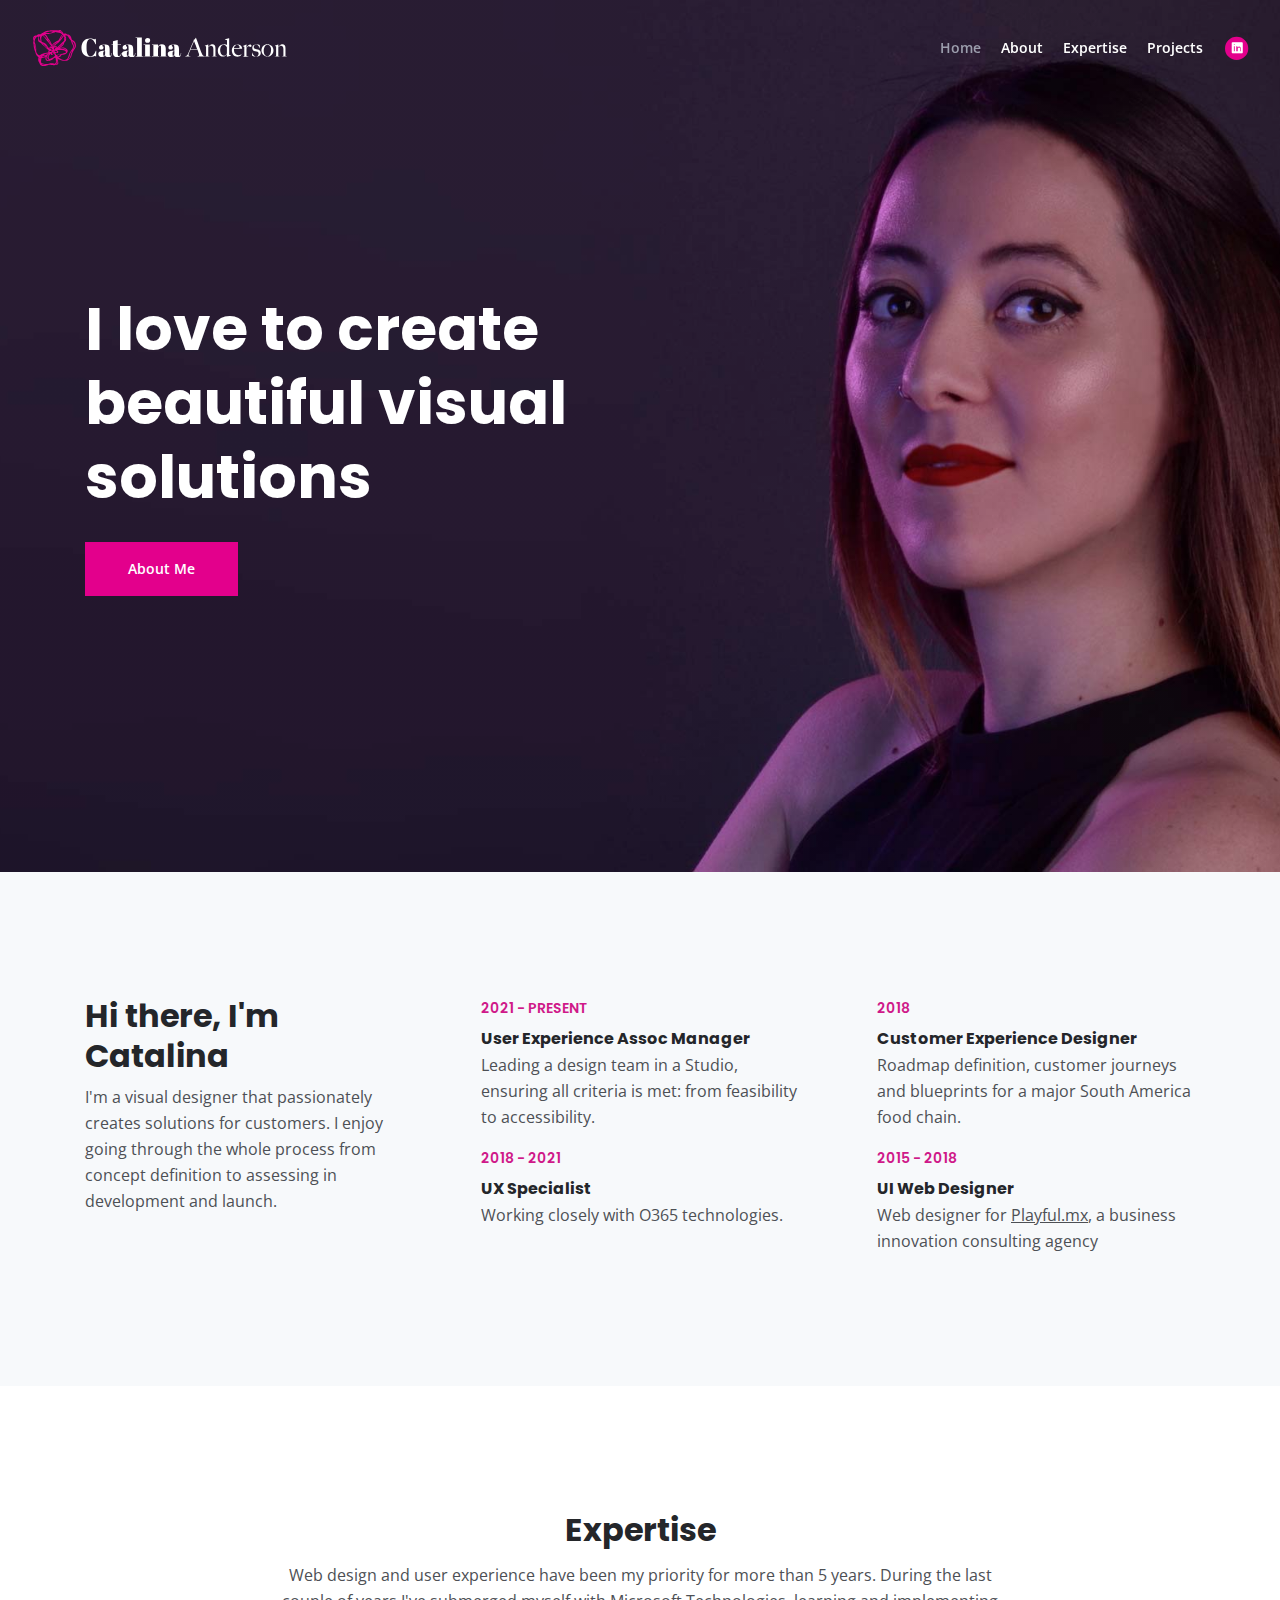
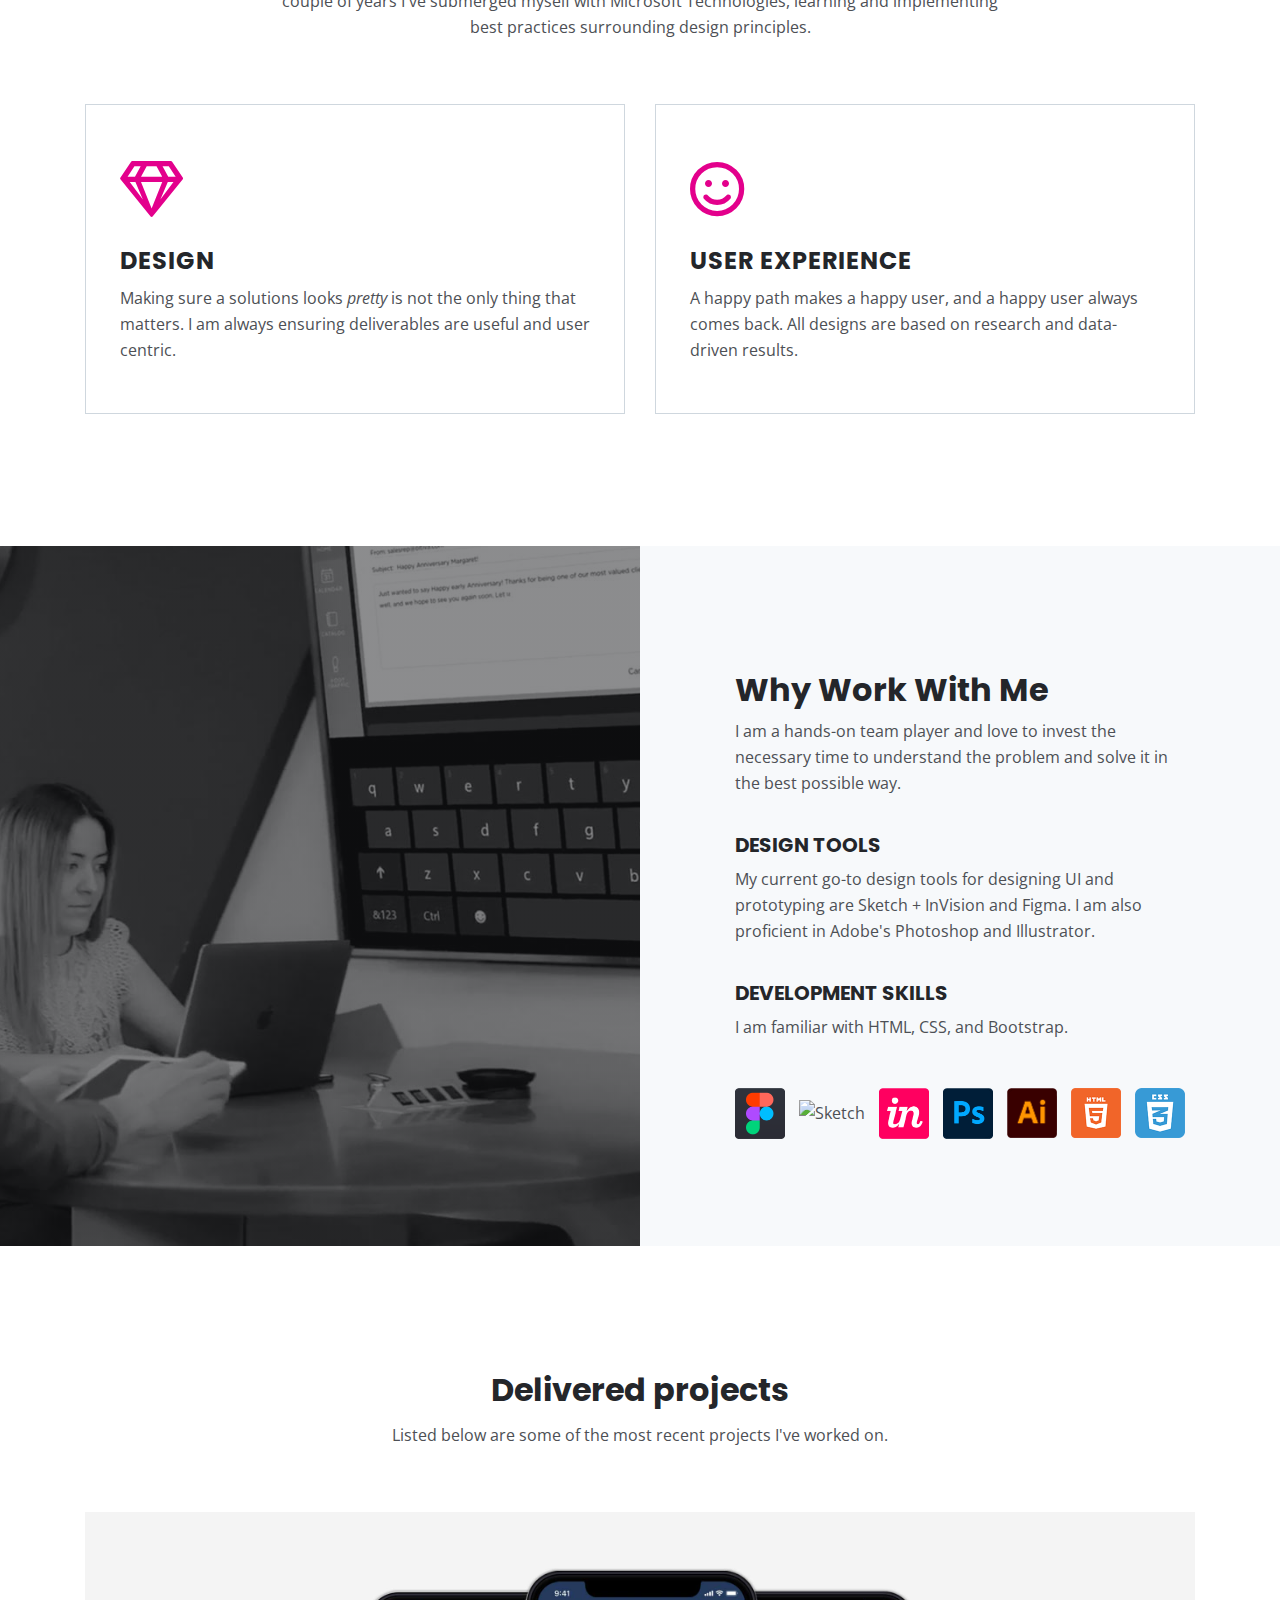
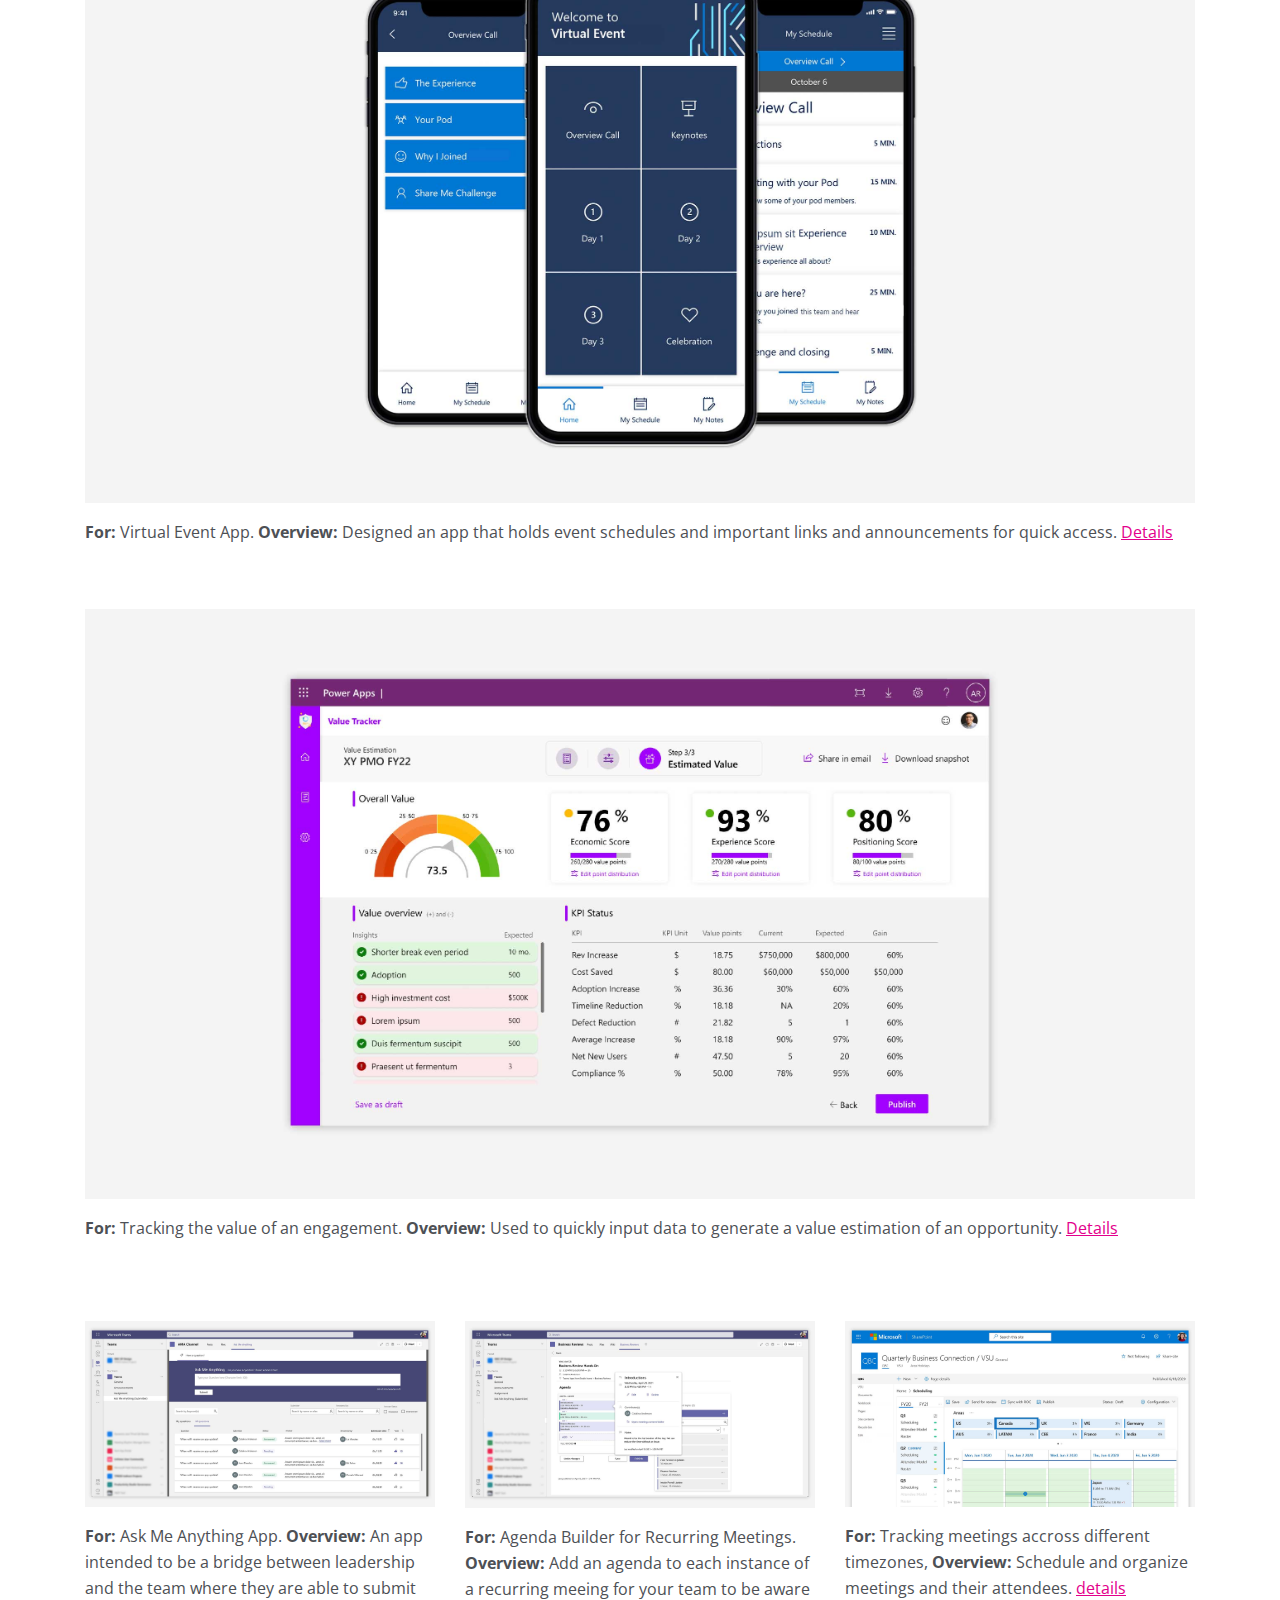
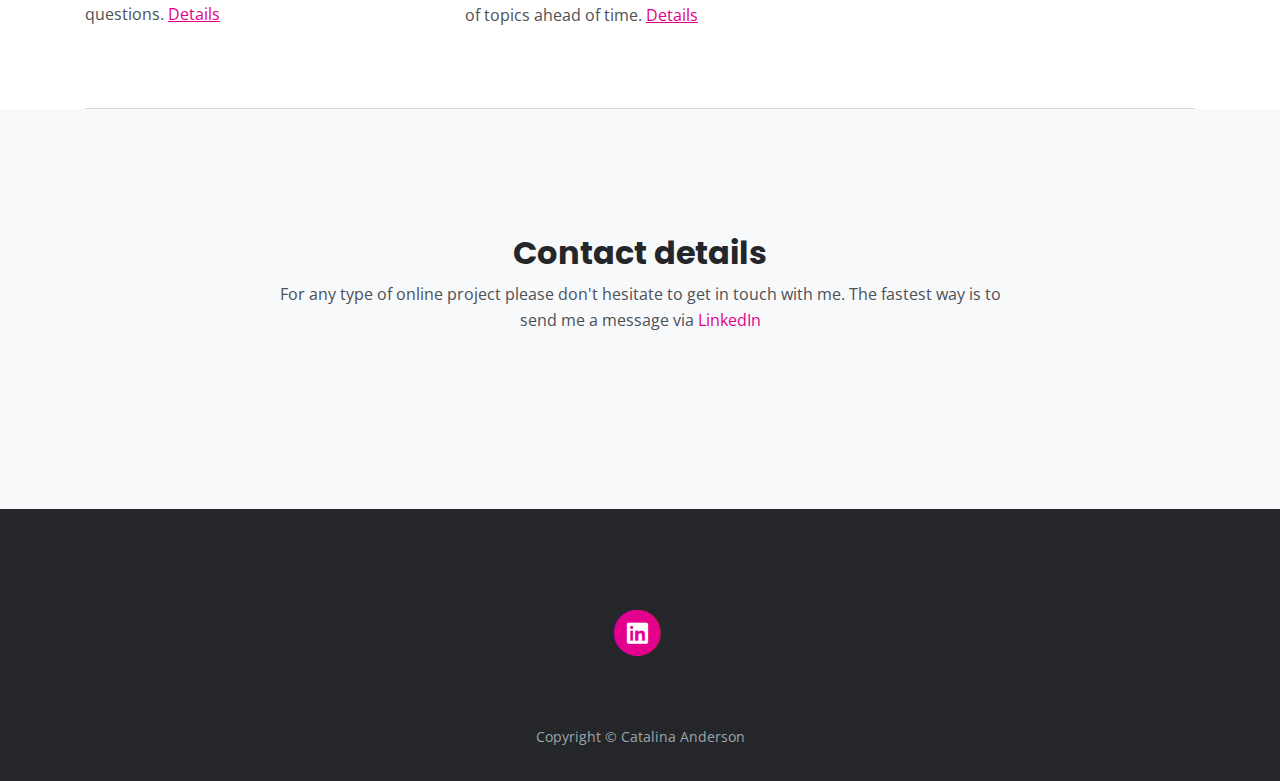
==== index.html @ 5a3d1faf "initial commit" ====
<!DOCTYPE html>
<html lang="en">
<head>
    <meta charset="utf-8">
    <meta name="viewport" content="width=device-width, initial-scale=1, shrink-to-fit=no">

    <!-- SEO Meta Tags -->
    <meta name="description" content="Catalina Anderson, User Interface Visual Designer">
    <meta name="author" content="Catalina Anderson">

    <!-- OG Meta Tags to improve the way the post looks when you share the page on Facebook, Twitter, LinkedIn -->
	<meta property="og:site_name" content="Catalina Anderson" /> <!-- website name -->
	<meta property="og:site" content="catalinaanderson.com" /> <!-- website link -->
	<meta property="og:title" content=""/> <!-- title shown in the actual shared post -->
	<meta property="og:description" content="" /> <!-- description shown in the actual shared post -->
	<meta property="og:image" content="" /> <!-- image link, make sure it's jpg -->
	<meta property="og:url" content="" /> <!-- where do you want your post to link to -->
	<meta name="twitter:card" content="summary_large_image"> <!-- to have large image post format in Twitter -->

    <!-- Webpage Title -->
    <title>Catalina Anderson: Designer</title>

    <!-- Styles -->
    <link rel="preconnect" href="https://fonts.gstatic.com">
    <link href="https://fonts.googleapis.com/css2?family=Open+Sans:ital,wght@0,400;0,600;0,700;1,400&family=Poppins:wght@600&display=swap" rel="stylesheet">
    <link href="css/bootstrap.css" rel="stylesheet">
    <link href="css/fontawesome-all.css" rel="stylesheet">
	<link href="css/styles.css" rel="stylesheet">

	<!-- Favicon  -->
    <link rel="icon" href="images/favicon.png">
</head>
<body data-spy="scroll" data-target=".fixed-top">

    <!-- Navigation -->
    <nav class="navbar navbar-expand-lg fixed-top navbar-dark">
        <div class="container">

            <!-- Image Logo -->
            <a class="navbar-brand logo-image" href="index.html"><img src="images/logo.svg" alt="Catalina Anderson Logo"></a>

            <!-- Text Logo - Use this if you don't have a graphic logo -->
            <!-- <a class="navbar-brand logo-text page-scroll" href="index.html">Mark</a> -->

            <button class="navbar-toggler p-0 border-0" type="button" data-toggle="offcanvas">
                <span class="navbar-toggler-icon"></span>
            </button>

            <div class="navbar-collapse offcanvas-collapse" id="navbarsExampleDefault">
                <ul class="navbar-nav ml-auto">
                    <li class="nav-item">
                        <a class="nav-link page-scroll" href="#header">Home <span class="sr-only">(current)</span></a>
                    </li>
                    <li class="nav-item">
                        <a class="nav-link page-scroll" href="#about">About</a>
                    </li>
                    <li class="nav-item">
                        <a class="nav-link page-scroll" href="#services">Expertise</a>
                    </li>
                    <li class="nav-item">
                        <a class="nav-link page-scroll" href="#projects">Projects</a>
                    </li>

                </ul>
                <span class="nav-item social-icons">
                    <span class="fa-stack">
                        <a href="https://www.linkedin.com/in/catalina-anderson">
                            <i class="fas fa-circle fa-stack-2x"></i>
                            <i class="fab fa-linkedin fa-stack-1x"></i>
                        </a>
                    </span>

                </span>
            </div> <!-- end of navbar-collapse -->
        </div> <!-- end of container -->
    </nav> <!-- end of navbar -->
    <!-- end of navigation -->


    <!-- Header -->
    <header id="header" class="header">
        <div class="container">
            <div class="row">
                <div class="col-lg-6">
                    <div class="text-container">
                        <h1 class="h1-large">I love to create beautiful visual solutions</h1>
                        <a class="btn-solid-lg page-scroll" href="#about">About Me</a>
                        <a style="display: none;" class="btn-outline-lg page-scroll" href="#contact"><i class="fas fa-user"></i>Contact Me</a>
                    </div> <!-- end of text-container -->
                </div> <!-- end of col -->
            </div> <!-- end of row -->
        </div> <!-- end of container -->
    </header> <!-- end of header -->
    <!-- end of header -->


    <!-- About-->
    <div id="about" class="basic-1 bg-gray">
        <div class="container">
            <div class="row">
                <div class="col-lg-4">
                    <div class="text-container first">
                        <h2>Hi there, I'm Catalina</h2>
                        <p>I'm a visual designer that passionately creates solutions for customers. I enjoy going through the whole process from concept definition to assessing in development and launch.</p>
                    </div> <!-- end of text-container -->
                </div> <!-- end of col -->
                <div class="col-lg-4">
                    <div class="text-container second">
                        <div class="time">2021 - PRESENT</div>
                        <h6>User Experience Assoc Manager</h6>
                        <p>Leading a design team in a Studio, ensuring all criteria is met: from feasibility to accessibility.</p>
                        <div class="time">2018 - 2021</div>
                        <h6>UX Specialist</h6>
                        <p>Working closely with O365 technologies.</p>
                    </div> <!-- end of text-container -->
                </div> <!-- end of col -->
                <div class="col-lg-4">
                    <div class="text-container third">
                        <div class="time">2018</div>
                        <h6>Customer Experience Designer</h6>
                        <p>Roadmap definition, customer journeys and blueprints for a major South America food chain.</p>
                        <div class="time">2015 - 2018</div>
                        <h6>UI Web Designer</h6>
                        <p>Web designer for <a target="_blank" href="http://playful.mx/home">Playful.mx</a>, a business innovation consulting agency</p>
                    </div> <!-- end of text-container -->
                </div> <!-- end of col -->
            </div> <!-- end of row -->
        </div> <!-- end of container -->
    </div> <!-- end of basic-1 -->
    <!-- end of about -->


    <!-- Services -->
    <div id="services" class="basic-2">
        <div class="container">
            <div class="row">
                <div class="col-lg-12">
                    <h2 class="h2-heading">Expertise</h2>
                    <p class="p-heading">Web design and user experience have been my priority for more than 5 years. During the last couple of years I've submerged myself with Microsoft Technologies, learning and implementing best practices surrounding design principles.</p>
                </div> <!-- end of col -->
            </div> <!-- end of row -->
            <div class="row">
                <div class="col-lg-6">
                    <div class="text-box">
                        <i class="far fa-gem"></i>
                        <h4>DESIGN</h4>
                        <p>Making sure a solutions looks <i>pretty</i> is not the only thing that matters. I am always ensuring deliverables are useful and user centric.</p>
                    </div> <!-- end of text-box -->
                </div> <!-- end of col -->
                <div class="col-lg-6">
                    <div class="text-box">
                        <i class="far fa-smile"></i>
                        <h4>USER EXPERIENCE</h4>
                        <p>A happy path makes a happy user, and a happy user always comes back. All designs are based on research and data-driven results.</p>
                    </div> <!-- end of text-box -->
                </div> <!-- end of col -->

            </div> <!-- end of row -->
        </div> <!-- end of container -->
    </div> <!-- end of basic-2 -->
    <!-- end of services -->


    <!-- Details -->
	<div class="split">
		<div class="area-1">
		</div><!-- end of area-1 on same line and no space between comments to eliminate margin white space --><div class="area-2 bg-gray">
            <div class="container">
                <div class="row">
                    <div class="col-lg-12">

                        <!-- Text Container -->
                        <div class="text-container">
                            <h2>Why Work With Me</h2>
                            <p>I am a hands-on team player and love to invest the necessary time to understand the problem and solve it in the best possible way.</p>
                            <h5>DESIGN TOOLS</h5>
                            <p>My current go-to design tools for designing UI and prototyping are Sketch + InVision and Figma. I am also proficient in Adobe's Photoshop and Illustrator. </p>
                            <h5>DEVELOPMENT SKILLS</h5>
                            <p>I am familiar with HTML, CSS, and Bootstrap.</p>

                            <div class="icons-container">
                                <img src="images/details-icon-figma.png" alt="Figma">
                                <img src="images/details-icon-Sketch.png" alt="Sketch">
                                <img src="images/details-icon-invision.png" alt="InVision">
                                <img src="images/details-icon-photoshop.png" alt="Photoshop">
                                <img src="images/details-icon-illustrator.png" alt="Illustrator">
                                <img src="images/details-icon-html.png" alt="html logo">
                                <img src="images/details-icon-css.png" alt="css logo">


                            </div> <!-- end of icons-container -->
                        </div> <!-- end of text-container -->
                        <!-- end of text container -->

                    </div> <!-- end of col -->
                </div> <!-- end of row -->
            </div> <!-- end of container -->
		</div> <!-- end of area-2 -->
    </div> <!-- end of split -->
    <!-- end of details -->


    <!-- Projects -->
    <div id="projects" class="basic-3">
        <div class="container">
            <div class="row">
                <div class="col-lg-12">
                    <h2 class="h2-heading">Delivered projects</h2>
                    <p class="p-heading">Listed below are some of the most recent projects I've worked on. </p>
                </div> <!-- end of col -->
            </div> <!-- end of row -->
            <div class="row">
                <div class="col-lg-12">
                    <div class="text-container">
                        <div class="image-container">
                            <a href="project1.html">
                                <img class="img-fluid" src="images/project-1.jpg" alt="alternative">
                            </a>
                        </div> <!-- end of image-container -->
                        <p><strong>For:</strong> Virtual Event App. <strong>Overview:</strong> Designed an app that holds event schedules and important links and announcements for quick access. <a class="blue" href="project1.html">Details</a></p>
                    </div> <!-- end of text-container -->
                    <div class="text-container">
                        <div class="image-container">
                            <a href="project2.html">
                                <img class="img-fluid" src="images/project-2.jpg" alt="alternative">
                            </a>
                        </div> <!-- end of image-container -->
                        <p><strong>For:</strong> Tracking the value of an engagement. <strong>Overview:</strong> Used to quickly input data to generate a value estimation of an opportunity. <a class="blue" href="project2.html">Details</a></p>
                    </div> <!-- end of text-container -->


                </div> <!-- end of col -->
            </div> <!-- end of row -->
        </div> <!-- end of container -->
    </div> <!-- end of basic-3 -->
    <!-- end of projects -->


    <!-- Works -->
    <div class="basic-4">
        <div class="container">
            <div class="row">
                <div class="col-lg-4">
                    <div class="text-container">
                        <div class="image-container">
                            <a href="project3.html">
                                <img class="img-fluid" src="images/work-1.jpg" alt="alternative">
                            </a>
                        </div> <!-- end of image-container -->
                        <p><strong>For:</strong> Ask Me Anything App. <strong>Overview:</strong> An app intended to be a bridge between leadership and the team where they are able to submit questions. <a class="blue" href="project3.html">Details</a></p>
                    </div> <!-- end of text-container -->

                </div> <!-- end of col -->


                <div class="col-lg-4">
                    <div class="text-container">
                        <div class="image-container">
                            <a href="project4.html">
                                <img class="img-fluid" src="images/work-2.jpg" alt="alternative">
                            </a>
                        </div> <!-- end of image-container -->
                        <p><strong>For:</strong> Agenda Builder for Recurring Meetings. <strong>Overview:</strong> Add an agenda to each instance of a recurring meeing for your team to be aware of topics ahead of time. <a class="blue" href="project4.html">Details</a></p>
                    </div> <!-- end of text-container -->
                </div> <!-- end of col -->
                <div class="col-lg-4">
                    <div class="text-container">
                        <div class="image-container">
                            <a href="project5.html">
                                <img class="img-fluid" src="images/work-3.jpg" alt="Interface for Tracking meetings">
                            </a>
                        </div> <!-- end of image-container -->
                        <p><strong>For:</strong> Tracking meetings accross different timezones, <strong>Overview:</strong> Schedule and organize meetings and their attendees. <a class="blue" href="project5.html">details</a></p>
                    </div> <!-- end of text-container -->
                </div> <!-- end of col -->
            </div> <!-- end of row -->

        </div> <!-- end of container -->
    </div> <!-- end of basic-4 -->
    <!-- end of works -->


    <!-- Testimonials -->
    <div style="display:none;" class="cards-1">
        <div class="container">
            <div class="row">
                <div class="col-lg-12">
                    <h2 class="h2-heading">A few words from people that chose to work with me</h2>
                </div> <!-- end of col -->
            </div> <!-- end of row -->
            <div class="row">
                <div class="col-lg-12">

                    <!-- Card -->
                    <div class="card">
                        <div class="card-body">
                            <p class="testimonial-text">“Mark is a skilled developer which will do everything possible to deliver the project on time and I really appreciate that”</p>
                            <div class="details">
                                <img src="images/testimonial-1.jpg" alt="alternative">
                                <div class="text">
                                    <div class="testimonial-author">Samantha Bloom</div>
                                    <div class="occupation">Team Leader - Syncnow</div>
                                </div> <!-- end of text -->
                            </div> <!-- end of testimonial-details -->
                        </div>
                    </div>
                    <!-- end of card -->

                    <!-- Card -->
                    <div class="card">
                        <div class="card-body">
                            <p class="testimonial-text">“Loved to work with Mark he's such an awesome developer with great attention to details. He also has a great eye for design”</p>
                            <div class="details">
                                <img src="images/testimonial-2.jpg" alt="alternative">
                                <div class="text">
                                    <div class="testimonial-author">John Rowling</div>
                                    <div class="occupation">Marketing Manager - Nexlite</div>
                                </div> <!-- end of text -->
                            </div> <!-- end of testimonial-details -->
                        </div>
                    </div>
                    <!-- end of card -->

                    <!-- Card -->
                    <div class="card">
                        <div class="card-body">
                            <p class="testimonial-text">“So glad we started working with Mark. We've used many times his design and development skills for our inhouse online projects”</p>
                            <div class="details">
                                <img src="images/testimonial-3.jpg" alt="alternative">
                                <div class="text">
                                    <div class="testimonial-author">Lana Smith</div>
                                    <div class="occupation">General Manager - Shifter</div>
                                </div> <!-- end of text -->
                            </div> <!-- end of testimonial-details -->
                        </div>
                    </div>
                    <!-- end of card -->

                </div> <!-- end of col -->
            </div> <!-- end of row -->
        </div> <!-- end of container -->
    </div> <!-- end of cards-1 -->
    <!-- end of testimonials -->


    <!-- Section Divider -->
    <div class="container">
        <div class="row">
            <div class="col-lg-12">
                <hr class="section-divider">
            </div> <!-- end of col -->
        </div> <!-- end of row -->
    </div> <!-- end of container -->
    <!-- end of section divider -->


    <!-- Questions -->
    <div style="display:none;" class="accordion-1">
        <div class="container">
            <div class="row">
                <div class="col-lg-12">
                    <h2 class="h2-heading">Frequent questions</h2>
                </div> <!-- end of col -->
            </div> <!-- end of row -->
            <div class="row">
                <div class="col-lg-12">

                    <div class="accordion" id="accordionExample">
                        <div class="card">
                            <div class="card-header" id="headingOne">
                                <button class="btn btn-link btn-block text-left" type="button" data-toggle="collapse" data-target="#collapseOne" aria-expanded="true" aria-controls="collapseOne">
                                    How can I contact you and quickly get a quote for my online project?
                                </button>
                            </div>
                            <div id="collapseOne" class="collapse show" aria-labelledby="headingOne" data-parent="#accordionExample">
                                <div class="card-body">
                                    The best way to reach me is through the contact form of by messaging me on my social media accounts. For a fast quote make sure your provide many project details
                                </div>
                            </div>
                        </div>
                        <div class="card">
                            <div class="card-header" id="headingTwo">
                                <button class="btn btn-link btn-block text-left collapsed" type="button" data-toggle="collapse" data-target="#collapseTwo" aria-expanded="false" aria-controls="collapseTwo">
                                    Do you create designs from the ground up or you are using themes?
                                </button>
                            </div>
                            <div id="collapseTwo" class="collapse" aria-labelledby="headingTwo" data-parent="#accordionExample">
                                <div class="card-body">
                                    The best way to reach me is through the contact form of by messaging me on my social media accounts. For a fast quote make sure your provide many project details
                                </div>
                            </div>
                        </div>
                        <div class="card">
                            <div class="card-header" id="headingThree">
                                <button class="btn btn-link btn-block text-left collapsed" type="button" data-toggle="collapse" data-target="#collapseThree" aria-expanded="false" aria-controls="collapseThree">
                                    Will I receive any included maintenance or warranty after project delivery?
                                </button>
                            </div>
                            <div id="collapseThree" class="collapse" aria-labelledby="headingThree" data-parent="#accordionExample">
                                <div class="card-body">
                                    The best way to reach me is through the contact form of by messaging me on my social media accounts. For a fast quote make sure your provide many project details
                                </div>
                            </div>
                        </div>
                        <div class="card">
                            <div class="card-header" id="headingFour">
                                <button class="btn btn-link btn-block text-left collapsed" type="button" data-toggle="collapse" data-target="#collapseFour" aria-expanded="false" aria-controls="collapseFour">
                                    If something goes wrong with the project can I have my money back?
                                </button>
                            </div>
                            <div id="collapseFour" class="collapse" aria-labelledby="headingFour" data-parent="#accordionExample">
                                <div class="card-body">
                                    The best way to reach me is through the contact form of by messaging me on my social media accounts. For a fast quote make sure your provide many project details
                                </div>
                            </div>
                        </div>
                        <div class="card">
                            <div class="card-header" id="headingFive">
                                <button class="btn btn-link btn-block text-left collapsed" type="button" data-toggle="collapse" data-target="#collapseFive" aria-expanded="false" aria-controls="collapseFive">
                                    What's your preferred method of payment and do you need an advance?
                                </button>
                            </div>
                            <div id="collapseFive" class="collapse" aria-labelledby="headingFive" data-parent="#accordionExample">
                                <div class="card-body">
                                    The best way to reach me is through the contact form of by messaging me on my social media accounts. For a fast quote make sure your provide many project details
                                </div>
                            </div>
                        </div>
                    </div> <!-- end of accordion -->

                </div> <!-- end of col -->
            </div> <!-- end of row -->
        </div> <!-- end of container -->
    </div> <!-- end of accordion-1 -->
    <!-- end of questions -->


    <!-- Contact -->
    <div id="contact" class="form-1 bg-gray">
        <div class="container">
            <div class="row">
                <div class="col-lg-12">
                    <h2>Contact details</h2>
                    <p class="p-heading">For any type of online project please don't hesitate to get in touch with me. The fastest way is to send me a message via <a class="blue no-line" href="https://www.linkedin.com/in/catalina-anderson">LinkedIn</a></p>
                </div> <!-- end of col -->
            </div> <!-- end of row -->
            <div class="row">
                <div class="col-lg-12">

                    <!-- Contact Form -->
                    <form style="display:none;" id="contactForm">
                        <div class="form-group">
                            <input type="text" class="form-control-input" id="cname" required>
                            <label class="label-control" for="cname">Name</label>
                        </div>
                        <div class="form-group">
                            <input type="email" class="form-control-input" id="cemail" required>
                            <label class="label-control" for="cemail">Email</label>
                        </div>
                        <div class="form-group">
                            <textarea class="form-control-textarea" id="cmessage" required></textarea>
                            <label class="label-control" for="cmessage">Project details</label>
                        </div>
                        <div class="form-group">
                            <button type="submit" class="form-control-submit-button">Submit</button>
                        </div>
                    </form>
                    <!-- end of contact form -->

                </div> <!-- end of col -->
            </div> <!-- end of row -->
        </div> <!-- end of container -->
    </div> <!-- end of form-1 -->
    <!-- end of contact -->


    <!-- Footer -->
    <div class="footer bg-gray">
        <div class="container">
            <div class="row">
                <div class="col-lg-12">
                    <div class="social-container">
                        <span class="fa-stack">
                            <a href="https://www.linkedin.com/in/catalina-anderson">
                                <i class="fas fa-circle fa-stack-2x"></i>
                                <i class="fab fa-linkedin fa-stack-1x"></i>
                            </a>
                        </span>







                    </div> <!-- end of social-container -->
                </div> <!-- end of col -->
            </div> <!-- end of row -->
        </div> <!-- end of container -->
    </div> <!-- end of footer -->
    <!-- end of footer -->


    <!-- Copyright -->
    <div class="copyright bg-gray">
        <div class="container">
            <div class="row">
                <div class="col-lg-12">
                    <p class="p-small">Copyright © <a class="no-line" >Catalina Anderson</a></p>
                </div> <!-- end of col -->
            </div> <!-- enf of row -->
        </div> <!-- end of container -->



    </div> <!-- end of copyright -->
    <!-- end of copyright -->


    <!-- Scripts -->
    <script src="js/jquery.min.js"></script> <!-- jQuery for Bootstrap's JavaScript plugins -->
    <script src="js/bootstrap.min.js"></script> <!-- Bootstrap framework -->
    <script src="js/jquery.easing.min.js"></script> <!-- jQuery Easing for smooth scrolling between anchors -->
    <script src="js/scripts.js"></script> <!-- Custom scripts -->
</body>
</html>
---- css/styles.css ----
/* Description: Master CSS file */

/*****************************************
Table Of Contents:
- General Styles
- Navigation
- Header
- About
- Services
- Details
- Projects
- Works
- Testimonials
- Questions
- Contact
- Footer
- Copyright
- Back To Top Button
- Extra Pages
- Media Queries
******************************************/

/*****************************************
Colors:
- Backgrounds, navbar - black #24262a
- Backgrounds - light gray #f7f9fb
- Buttons, icons - blue #e3008c
- Headings text - black #24262a
- Body text - dark gray #4d5055
******************************************/


/**************************/
/*     General Styles     */
/**************************/
body,
html {
    width: 100%;
	height: 100%;
}

body, p {
	color: #4d5055;
	font: 400 1rem/1.625rem "Open Sans", sans-serif;
}

h1 {
	color: #24262a;
	font-weight: 700;
	font-size: 2.5rem;
	line-height: 3.25rem;
	font-family: "Poppins"
}

h2 {
	color: #24262a;
	font-weight: 700;
	font-size: 2rem;
	line-height: 2.5rem;
	font-family: "Poppins"
}

h3 {
	color: #24262a;
	font-weight: 700;
	font-size: 1.75rem;
	line-height: 2.25rem;
	font-family: "Poppins"
}

h4 {
	color: #24262a;
	font-weight: 700;
	font-size: 1.5rem;
	line-height: 2rem;
	font-family: "Poppins"
}

h5 {
	color: #24262a;
	font-weight: 700;
	font-size: 1.25rem;
	line-height: 1.625rem;
	font-family: "Poppins"
}

h6 {
	color: #24262a;
	font-weight: 700;
	font-size: 1rem;
	line-height: 1.375rem;
	font-family: "Poppins"
}

.p-large {
	font-size: 1.125rem;
	line-height: 1.75rem;
}

.p-small {
	font-size: 0.875rem;
	line-height: 1.5rem;
}

.testimonial-text {
	font-style: italic;
}

.testimonial-author {
	font-weight: 700;
	font-size: 1rem;
	line-height: 1.5rem;
}

.li-space-lg li {
	margin-bottom: 0.5rem;
}

a {
	color: #4d5055;
	text-decoration: underline;
}

a:hover {
	color: #4d5055;
	text-decoration: underline;
}

.no-line {
	text-decoration: none;
}

.no-line:hover {
	text-decoration: none;
}

.blue {
	color: #2259ec;
  color: #e3008c;
}

.bg-gray {
	background-color: #f7f9fb;
}

.section-divider {
	display: block;
	height: 1px;
	margin: 0;
	border: none;
	background-color: #d3dae2;
}

.btn-solid-reg {
	display: inline-block;
	padding: 1.375rem 2.25rem 1.375rem 2.25rem;
	border: 1px solid #e3008c;
	background-color: #e3008c;
	color: #ffffff;
	font-weight: 600;
	font-size: 0.875rem;
	line-height: 0;
	text-decoration: none;
	transition: all 0.2s;
}

.btn-solid-reg:hover {
	background-color: transparent;
	color: #e3008c; /* needs to stay here because of the color property of a tag */
	text-decoration: none;
}

.btn-solid-lg {
	display: inline-block;
	padding: 1.625rem 2.625rem 1.625rem 2.625rem;
	border: 1px solid #e3008c;
	background-color: #e3008c;
	color: #ffffff;
	font-weight: 600;
	font-size: 0.875rem;
	line-height: 0;
	text-decoration: none;
	transition: all 0.2s;
}

.btn-solid-lg:hover {
	background-color: transparent;
	color: #e3008c; /* needs to stay here because of the color property of a tag */
	text-decoration: none;
}

.btn-outline-reg {
	display: inline-block;
	padding: 1.375rem 2.25rem 1.375rem 2.25rem;
	border: 1px solid #24262a;
	background-color: transparent;
	color: #24262a;
	font-weight: 600;
	font-size: 0.875rem;
	line-height: 0;
	text-decoration: none;
	transition: all 0.2s;
}

.btn-outline-reg:hover {
	background-color: #24262a;
	color: #ffffff;
	text-decoration: none;
}

.btn-outline-lg {
	display: inline-block;
	padding: 1.625rem 2.625rem 1.625rem 2.625rem;
	border: 1px solid #24262a;
	background-color: transparent;
	color: #24262a;
	font-weight: 600;
	font-size: 0.875rem;
	line-height: 0;
	text-decoration: none;
	transition: all 0.2s;
}

.btn-outline-lg:hover {
	background-color: #24262a;
	color: #ffffff;
	text-decoration: none;
}

.btn-outline-sm {
	display: inline-block;
	padding: 1rem 1.5rem 1rem 1.5rem;
	border: 1px solid #24262a;
	background-color: transparent;
	color: #24262a;
	font-weight: 600;
	font-size: 0.875rem;
	line-height: 0;
	text-decoration: none;
	transition: all 0.2s;
}

.btn-outline-sm:hover {
	background-color: #24262a;
	color: #ffffff;
	text-decoration: none;
}

.form-group {
	position: relative;
	margin-bottom: 1.25rem;
}

.label-control {
	position: absolute;
	top: 0.875rem;
	left: 1.5rem;
	color: #7d838a;
	opacity: 1;
	font-size: 0.875rem;
	line-height: 1.375rem;
	cursor: text;
	transition: all 0.2s ease;
}

.form-control-input:focus + .label-control,
.form-control-input.notEmpty + .label-control,
.form-control-textarea:focus + .label-control,
.form-control-textarea.notEmpty + .label-control {
	top: 0.125rem;
	color: #4d5055;
	opacity: 1;
	font-size: 0.75rem;
	font-weight: 700;
}

.form-control-input,
.form-control-select {
	display: block; /* needed for proper display of the label in Firefox, IE, Edge */
	width: 100%;
	padding-top: 1.125rem;
	padding-bottom: 0.125rem;
	padding-left: 1.5rem;
	border: 1px solid #cbcbd1;
	background-color: #ffffff;
	color: #4d5055;
	font-size: 0.875rem;
	line-height: 1.875rem;
	transition: all 0.2s;
	-webkit-appearance: none; /* removes inner shadow on form inputs on ios safari */
}

.form-control-select {
	padding-top: 0.5rem;
	padding-bottom: 0.5rem;
	height: 3.25rem;
	color: #7d838a;
}

select {
    /* you should keep these first rules in place to maintain cross-browser behavior */
    -webkit-appearance: none;
	-moz-appearance: none;
	-ms-appearance: none;
    -o-appearance: none;
    appearance: none;
    background-image: url('../images/down-arrow.png');
    background-position: 96% 50%;
    background-repeat: no-repeat;
    outline: none;
}

.form-control-textarea {
	display: block; /* used to eliminate a bottom gap difference between Chrome and IE/FF */
	width: 100%;
	height: 14rem; /* used instead of html rows to normalize height between Chrome and IE/FF */
	padding-top: 1.5rem;
	padding-left: 1.3125rem;
	border: 1px solid #cbcbd1;
	background-color: #ffffff;
	color: #4d5055;
	font-size: 0.875rem;
	line-height: 1.5rem;
	transition: all 0.2s;
}

.form-control-input:focus,
.form-control-select:focus,
.form-control-textarea:focus {
	border: 1px solid #a1a1a1;
	outline: none; /* Removes blue border on focus */
}

.form-control-input:hover,
.form-control-select:hover,
.form-control-textarea:hover {
	border: 1px solid #a1a1a1;
}

.checkbox {
	font-size: 0.75rem;
	line-height: 1.25rem;
}

input[type='checkbox'] {
	vertical-align: -10%;
	margin-right: 0.5rem;
}

.form-control-submit-button {
	display: inline-block;
	width: 100%;
	height: 3.25rem;
	border: 1px solid #e3008c;
	border-radius: 32px;
	background-color: #e3008c;
	color: #ffffff;
	font-weight: 600;
	font-size: 0.875rem;
	line-height: 0;
	cursor: pointer;
	transition: all 0.2s;
}

.form-control-submit-button:hover {
	border: 1px solid #24262a;
	background-color: transparent;
	color: #24262a;
}


/**********************/
/*     Navigation     */
/**********************/
.navbar {
	background-color: #24262a;
	font-weight: 600;
	font-size: 0.875rem;
	line-height: 0.875rem;
	box-shadow: 0 1px 6px 0 rgba(0, 0, 0, 0.025);
}

.navbar .navbar-brand {
	padding-top: 0.125rem;
	padding-bottom: 0.125rem;
}

.navbar .logo-image img {
    width: auto;
	height: 36px;
}

.navbar .logo-text {
	color: #ffffff;
	font-weight: 700;
	font-size: 1.875rem;
	line-height: 1rem;
	text-decoration: none;
}

.offcanvas-collapse {
	position: fixed;
	top: 3.25rem; /* adjusts the height between the top of the page and the offcanvas menu */
	bottom: 0;
	left: 100%;
	width: 100%;
	padding-right: 1rem;
	padding-left: 1rem;
	overflow-y: auto;
	visibility: hidden;
	background-color: #24262a;
	transition: visibility .3s ease-in-out, -webkit-transform .3s ease-in-out;
	transition: transform .3s ease-in-out, visibility .3s ease-in-out;
	transition: transform .3s ease-in-out, visibility .3s ease-in-out, -webkit-transform .3s ease-in-out;
}

.offcanvas-collapse.open {
	visibility: visible;
	-webkit-transform: translateX(-100%);
	transform: translateX(-100%);
}

.navbar .navbar-nav {
	margin-top: 0.75rem;
	margin-bottom: 0.5rem;
}

.navbar .nav-item .nav-link {
	padding-top: 0.625rem;
	padding-bottom: 0.625rem;
	color: #ffffff;
	text-decoration: none;
	transition: all 0.2s ease;
}

.navbar .nav-item.dropdown.show .nav-link,
.navbar .nav-item .nav-link:hover,
.navbar .nav-item .nav-link.active {
	color: #9c9ead;
}

/* Dropdown Menu */
.navbar .dropdown .dropdown-menu {
	animation: fadeDropdown 0.2s; /* required for the fade animation */
}

@keyframes fadeDropdown {
    0% {
        opacity: 0;
    }

    100% {
        opacity: 1;
	}
}

.navbar .dropdown-menu {
	margin-top: 0.5rem;
	margin-bottom: 0.5rem;
	border: none;
	background-color: #24262a;
}

.navbar .dropdown-item {
	padding-top: 0.5rem;
	padding-bottom: 0.5rem;
	color: #ffffff;
	font-weight: 600;
	font-size: 0.875rem;
	line-height: 0.875rem;
	text-decoration: none;
}

.navbar .dropdown-item:hover {
	background-color: #24262a;
	color: #9c9ead;
}

.navbar .dropdown-divider {
	width: 100%;
	height: 1px;
	margin: 0.5rem auto 0.5rem auto;
	border: none;
	background-color: #505050;
}
/* end of dropdown menu */

.navbar .fa-stack {
	width: 2em;
	margin-right: 0.25rem;
	font-size: 0.75rem;
}

.navbar .fa-stack-2x {
	color: #e3008c;
	transition: all 0.2s ease;
}

.navbar .fa-stack-1x {
	color: #ffffff;
	transition: all 0.2s ease;
}

.navbar .fa-stack:hover .fa-stack-2x {
	color: #ffffff;
}

.navbar .fa-stack:hover .fa-stack-1x {
	color: #e3008c;
}

.navbar .navbar-toggler {
	padding: 0;
	border: none;
	font-size: 1.25rem;
}


/******************/
/*     Header     */
/******************/
.header {
	padding-top: 7rem;
	padding-bottom: 5.5rem;
	background: linear-gradient(rgba(0, 0, 0, 0.1), rgba(0, 0, 0, 0.1)), url('../images/header-background.jpg') center center no-repeat;
	background-size: cover;
	text-align: center;
}

.header .h1-large {
	margin-bottom: 1.75rem;
	color: #ffffff;
}

.header .btn-solid-lg:hover {
	border: 1px solid #ffffff;
	color: #ffffff;
}

.header .btn-outline-lg {
	padding: 1.625rem 1.625rem 1.625rem 1.625rem;
	border: none;
	color: #ffffff;
}

.header .btn-outline-lg:hover {
	background: transparent;
	color: #9c9ead;
	text-decoration: none;
}

.header .btn-outline-lg .fas {
	margin-right: 0.375rem;
}


/*****************/
/*     About     */
/*****************/
.basic-1 {
	padding-top: 7.75rem;
	padding-bottom: 5.25rem;
}

.basic-1 .text-container {
	margin-bottom: 3rem;
}

.basic-1 .time {
	margin-bottom: 0.5rem;
	color: #cf1989;
	font-weight: 600;
	font-size: 0.875rem;
	line-height: 1.5rem;
	font-family: "Poppins";
}

.basic-1 h6 {
	margin-bottom: 0.125rem;
}


/********************/
/*     Services     */
/********************/
.basic-2 {
	padding-top: 7.75rem;
	padding-bottom: 5.25rem;
}

.basic-2 .h2-heading {
	margin-bottom: 0.75rem;
	text-align: center;
}

.basic-2 .p-heading {
	margin-bottom: 4rem;
	text-align: center;
}

.basic-2 .text-box {
	margin-bottom: 3rem;
	padding: 3.5rem 1rem 2.125rem 1rem;
	border: 1px solid #cfd7de;
}

.basic-2 .fas,
.basic-2 .far {
	margin-bottom: 1.75rem;
	color: #e3008c;
	font-size: 3.5rem;
}

.basic-2 h4 {
	letter-spacing: 1px;
}


/*******************/
/*     Details     */
/*******************/
.split .area-1 {
	height: 430px;
	background: linear-gradient(to bottom right, rgba(25, 26, 29, 0.5), rgba(25, 26, 29, 0.5)), url('../images/details-background.jpg') center center no-repeat;
	background-size: cover;
}

.split .area-2 {
	padding-top: 7.75rem;
	padding-bottom: 7.75rem;
}

.split p {
	margin-bottom: 2.25rem;
}

.split .icons-container {
	margin-top: 3rem;
}

.split .icons-container img {
	width: 50px;
	margin-right: 0.625rem;
	margin-bottom: 0.75rem;
}


/********************/
/*     Projects     */
/********************/
.basic-3 {
	padding-top: 7.75rem;
	padding-bottom: 1rem;
}

.basic-3 .h2-heading {
	margin-bottom: 0.75rem;
	text-align: center;
}

.basic-3 .p-heading {
	margin-bottom: 4rem;
	text-align: center;
}

.basic-3 .text-container {
	margin-bottom: 4rem;
}

.basic-3 .image-container {
	margin-bottom: 1rem;
}

/* Hover Animation */
.basic-3 .image-container {
	overflow: hidden;
	margin-right: auto;
	margin-left: auto;
}

.basic-3 .image-container img {
	margin: 0;
	transition: all 0.2s;
}

.basic-3 .image-container:hover img {
	-moz-transform: scale(1.1);
	-webkit-transform: scale(1.1);
	transform: scale(1.1);
}
/* end of hover animation */


/*****************/
/*     Works     */
/*****************/
.basic-4 {
	padding-bottom: 1rem;
}

.basic-4 .text-container {
	margin-bottom: 4rem;
}

.basic-4 .image-container {
	margin-bottom: 1rem;
}

/* Hover Animation */
.basic-4 .image-container {
	overflow: hidden;
	margin-right: auto;
	margin-left: auto;
}

.basic-4 .image-container img {
	margin: 0;
	transition: all 0.2s;
}

.basic-4 .image-container:hover img {
	-moz-transform: scale(1.15);
	-webkit-transform: scale(1.15);
	transform: scale(1.15);
}
/* end of hover animation */


/************************/
/*     Testimonials     */
/************************/
.cards-1 {
	padding-top: 3rem;
	padding-bottom: 3.875rem;
}

.cards-1 .h2-heading {
	margin-bottom: 3rem;
	text-align: center;
}

.cards-1 .card {
	margin-bottom: 4rem;
	border: none;
}

.cards-1 .card-body {
	padding: 0;
	text-align: center;
}

.cards-1 .testimonial-text {
	margin-bottom: 1.625rem;
}

.cards-1 img {
	display: inline-block;
	width: 60px;
	margin-bottom: 0.875rem;
	border-radius: 50%;
}

.cards-1 .text {
	margin-top: 0.375rem;
}

.cards-1 .testimonial-author {
	color: #24262a;
}

.cards-1 .testimonial-author,
.cards-1 .occupation {
	font-size: 0.875rem;
	line-height: 1.375rem;
}


/*********************/
/*     Questions     */
/*********************/
.accordion-1 {
	padding-top: 7.75rem;
	padding-bottom: 6.75rem;
}

.accordion-1 .h2-heading {
	margin-bottom: 2.5rem;
	text-align: center;
}

.accordion-1 .card {
	margin-bottom: 1.75rem;
	border: none;
}

.accordion-1 .card-header {
	padding: 0;
	border: none;
	background-color: transparent;
}

.accordion-1 .card button {
	padding: 0;
	color: #24262a;
	font-weight: 600;
	font-size: 1.125rem;
	line-height: 1.75rem;
	font-family: 'Poppins';
}

.accordion-1 .card button:hover {
	text-decoration: none;
}

.accordion-1 .card button:before {
	float: left;
	margin-right: 0.625rem;
	font-family: 'Font Awesome 5 Free';
	font-weight: 900;
	content: "\f078";
	transition: all 0.2s;
}

.accordion-1 .card button.collapsed:before {
	-webkit-transform: rotate(180deg);
	-moz-transform: rotate(180deg);
	transform: rotate(180deg);
}

.accordion-1 .card-body {
	padding: 0.75rem 1.5rem 0.5rem 1.5rem;
}


/*******************/
/*     Contact     */
/*******************/
.form-1 {
	padding-top: 7.75rem;
	padding-bottom: 7rem;
	text-align: center;
}

.form-1 .h2-heading {
	margin-bottom: 0.75rem;
	text-align: center;
}

.form-1 .p-heading {
	margin-bottom: 4rem;
}


/******************/
/*     Footer     */
/******************/
.footer {
	padding-top: 6.25rem;
	padding-bottom: 2rem;
	background-color: #24262a;
	text-align: center;
}

.footer a {
	text-decoration: none;
}

.footer .fa-stack {
	width: 2em;
	margin-bottom: 1.25rem;
	margin-right: 0.375rem;
	font-size: 1.5rem;
}

.footer .fa-stack .fa-stack-1x {
    color: #ffffff;
	transition: all 0.2s ease;
}

.footer .fa-stack .fa-stack-2x {
	color: #e3008c;
	transition: all 0.2s ease;
}

.footer .fa-stack:hover .fa-stack-1x {
	color: #e3008c;
}

.footer .fa-stack:hover .fa-stack-2x {
    color: #ffffff;
}


/*********************/
/*     Copyright     */
/*********************/
.copyright {
	padding-top: 1rem;
	padding-bottom: 1rem;
	background-color: #24262a;
	text-align: center;
}

.copyright .p-small {
	color: #9da6ac;
	text-align: center;
}

.copyright a {
	color: #9da6ac;
}


/******************************/
/*     Back To Top Button     */
/******************************/
a.back-to-top {
	position: fixed;
	z-index: 999;
	right: 12px;
	bottom: 12px;
	display: none;
	width: 42px;
	height: 42px;
	border-radius: 30px;
	background: #3a424d url("../images/up-arrow.png") no-repeat center 47%;
	background-size: 18px 18px;
	text-indent: -9999px;
}

a:hover.back-to-top {
	background-color: #e3008c;
}


/***********************/
/*     Extra Pages     */
/***********************/
.ex-header {
	padding-top: 8.5rem;
	padding-bottom: 4rem;
	background-color: #24262a;
}

.ex-header h1 {
	color: #ffffff;
}

.ex-basic-1 .list-unstyled .fas {
	font-size: 0.375rem;
	line-height: 1.625rem;
}

.ex-basic-1 .list-unstyled .media-body {
	margin-left: 0.5rem;
}

.ex-basic-1 .text-box {
	padding: 1.25rem 1.25rem 0.5rem 1.25rem;
	background-color: #f7f9fb;
}

.ex-cards-1 .card {
	border: none;
	background-color: transparent;
}

.ex-cards-1 .card .fa-stack {
	width: 2em;
	font-size: 1.125rem;
}

.ex-cards-1 .card .fa-stack-2x {
	color: #e3008c;
}

.ex-cards-1 .card .fa-stack-1x {
	color: #ffffff;
	font-weight: 700;
	line-height: 2.125rem;
}

.ex-cards-1 .card .list-unstyled .media-body {
	margin-left: 0.75rem;
}

.ex-cards-1 .card .list-unstyled .media-body h5 {
	margin-top: 0.125rem;
	margin-bottom: 0.375rem;
}


/*************************/
/*     Media Queries     */
/*************************/
/* Min-width 768px */
@media (min-width: 768px) {

	/* Header */
	.header {
		padding-top: 11rem;
		padding-bottom: 9rem;
	}
	/* end of header */


	/* Services */
	.basic-2 .text-box {
		padding-right: 2.125rem;
		padding-left: 2.125rem;
	}
	/* end of services */


	/* Extra Pages */
	.ex-basic-1 .text-box {
		padding: 1.75rem 2rem 0.875rem 2rem;
	}
	/* end of extra pages */
}
/* end of min-width 768px */


/* Min-width 992px */
@media (min-width: 992px) {

	/* General Styles */
	.h2-heading {
		width: 35.25rem;
		margin-right: auto;
		margin-left: auto;
	}

	.p-heading {
		width: 46rem;
		margin-right: auto;
		margin-left: auto;
	}
	/* end of general styles */


	/* Navigation */
	.navbar {
		padding-top: 1.75rem;
		background-color: transparent;
		box-shadow: none;
		transition: all 0.2s;
	}

	.navbar.top-nav-collapse {
		padding-top: 0.5rem;
		padding-top: 0.5rem;
		background-color: #24262a;
		box-shadow: 0 3px 6px 0 rgba(0, 0, 0, 0.025);
	}

	.offcanvas-collapse {
		position: static;
		top: auto;
		bottom: auto;
		left: auto;
		width: auto;
		padding-right: 0;
		padding-left: 0;
		background-color: transparent;
		overflow-y: visible;
		visibility: visible;
	}

	.offcanvas-collapse.open {
		-webkit-transform: none;
		transform: none;
	}

	.navbar .navbar-nav {
		margin-top: 0;
		margin-bottom: 0;
	}

	.navbar .nav-item .nav-link {
		padding-right: 0.625rem;
		padding-left: 0.625rem;
	}

	.navbar .dropdown-menu {
		margin-top: 0.25rem;
		box-shadow: 0 3px 3px 1px rgba(0, 0, 0, 0.08);
	}

	.navbar .dropdown-divider {
		width: 90%;
	}

	.navbar .social-icons {
		margin-left: 0.5rem;
	}

	.navbar .fa-stack {
		margin-right: 0;
		margin-left: 0.25rem;
	}
	/* end of navigation */


	/* Header */
	.header {
		padding-top: 15rem;
		padding-bottom: 14rem;
		text-align: left;
	}
	/* end of header */


	/* Details */
	.split {
		height: 760px;
	}

	.split .area-1 {
		height: 100%;
		width: 50%;
		display: inline-block;
	}

	.split .area-2 {
		height: 100%;
		width: 50%;
		display: inline-block;
		vertical-align: top;
	}

	.split .text-container {
		width: 400px;
		margin-left: 3rem;
	}
	/* end of details */


	/* Testimonials */
	.cards-1 .card {
		display: inline-block;
		width: 290px;
		vertical-align: top;
	}

	.cards-1 .card:nth-of-type(3n+2) {
		margin-right: 1.5rem;
		margin-left: 1.5rem;
	}

	.cards-1 .card-body {
		text-align: left;
	}

	.cards-1 .details {
		display: flex;
		align-items: flex-start;
	}

	.cards-1 .details .text {
		flex-direction: column;
	}

	.cards-1 .details img {
		margin-right: 1.125rem;
	}
	/* end of testimonials */


	/* Accordion */
	.accordion-1 .accordion {
		width: 730px;
		margin-right: auto;
		margin-left: auto;
	}
	/* end of accordion */


	/* Contact */
	.form-1 form {
		width: 790px;
		margin-right: auto;
		margin-left: auto;
	}
	/* end of contact */


	/* Extra Pages */
	.ex-cards-1 .card {
		display: inline-block;
		width: 296px;
		vertical-align: top;
	}

	.ex-cards-1 .card:nth-of-type(3n+2) {
		margin-right: 1rem;
		margin-left: 1rem;
	}
	/* end of extra pages */
}
/* end of min-width 992px */


/* Min-width 1200px */
@media (min-width: 1200px) {

	/* General Styles */
	.h1-large {
		font-size: 3.75rem;
		line-height: 4.625rem;
	}
	/* end of general styles */


	/* Navigation */
	.navbar .container {
		max-width: 1330px;
	}
	/* end of navigation */


	/* Header */
	.header {
		padding-top: 18.25rem;
		padding-bottom: 17.25rem;
	}
	/* end of header */


	/* About */
	.basic-1 .text-container.first {
		margin-right: 2rem;
	}

	.basic-1 .text-container.second {
		margin-right: 1rem;
		margin-left: 1rem;
	}

	.basic-1 .text-container.third {
		margin-left: 2rem;
	}
	/* end of about */


	/* Details */
	.split {
		height: 700px;
	}

	.split .text-container {
		width: 460px;
		margin-left: 5rem;
	}
	/* end of details */


	/* Testimonials */
	.cards-1 .card {
		width: 338px;
	}

	.cards-1 .card:nth-of-type(3n+2) {
		margin-right: 2.625rem;
		margin-left: 2.625rem;
	}
	/* end of testimonials */


	/* Extra Pages */
	.ex-cards-1 .card {
		width: 336px;
	}

	.ex-cards-1 .card:nth-of-type(3n+2) {
		margin-right: 2.875rem;
		margin-left: 2.875rem;
	}
	/* end of extra pages */
}
/* end of min-width 1200px */
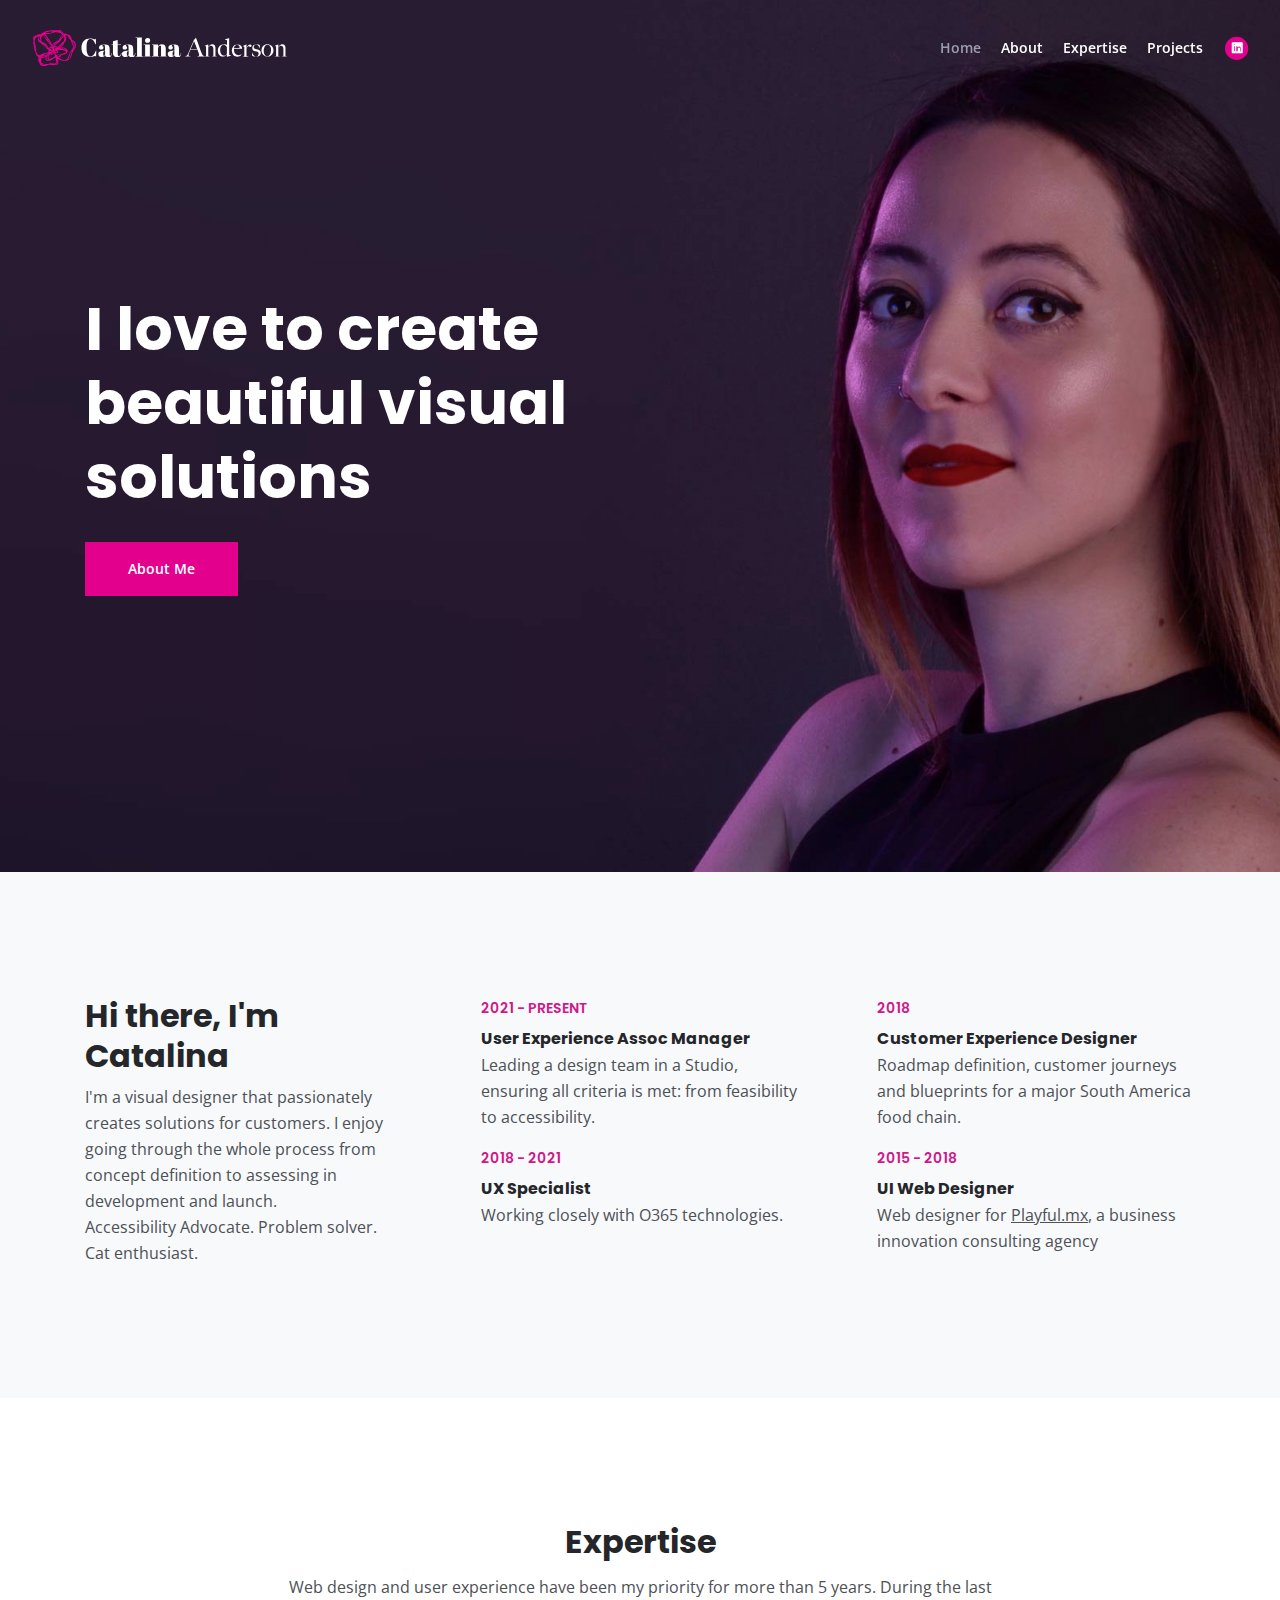
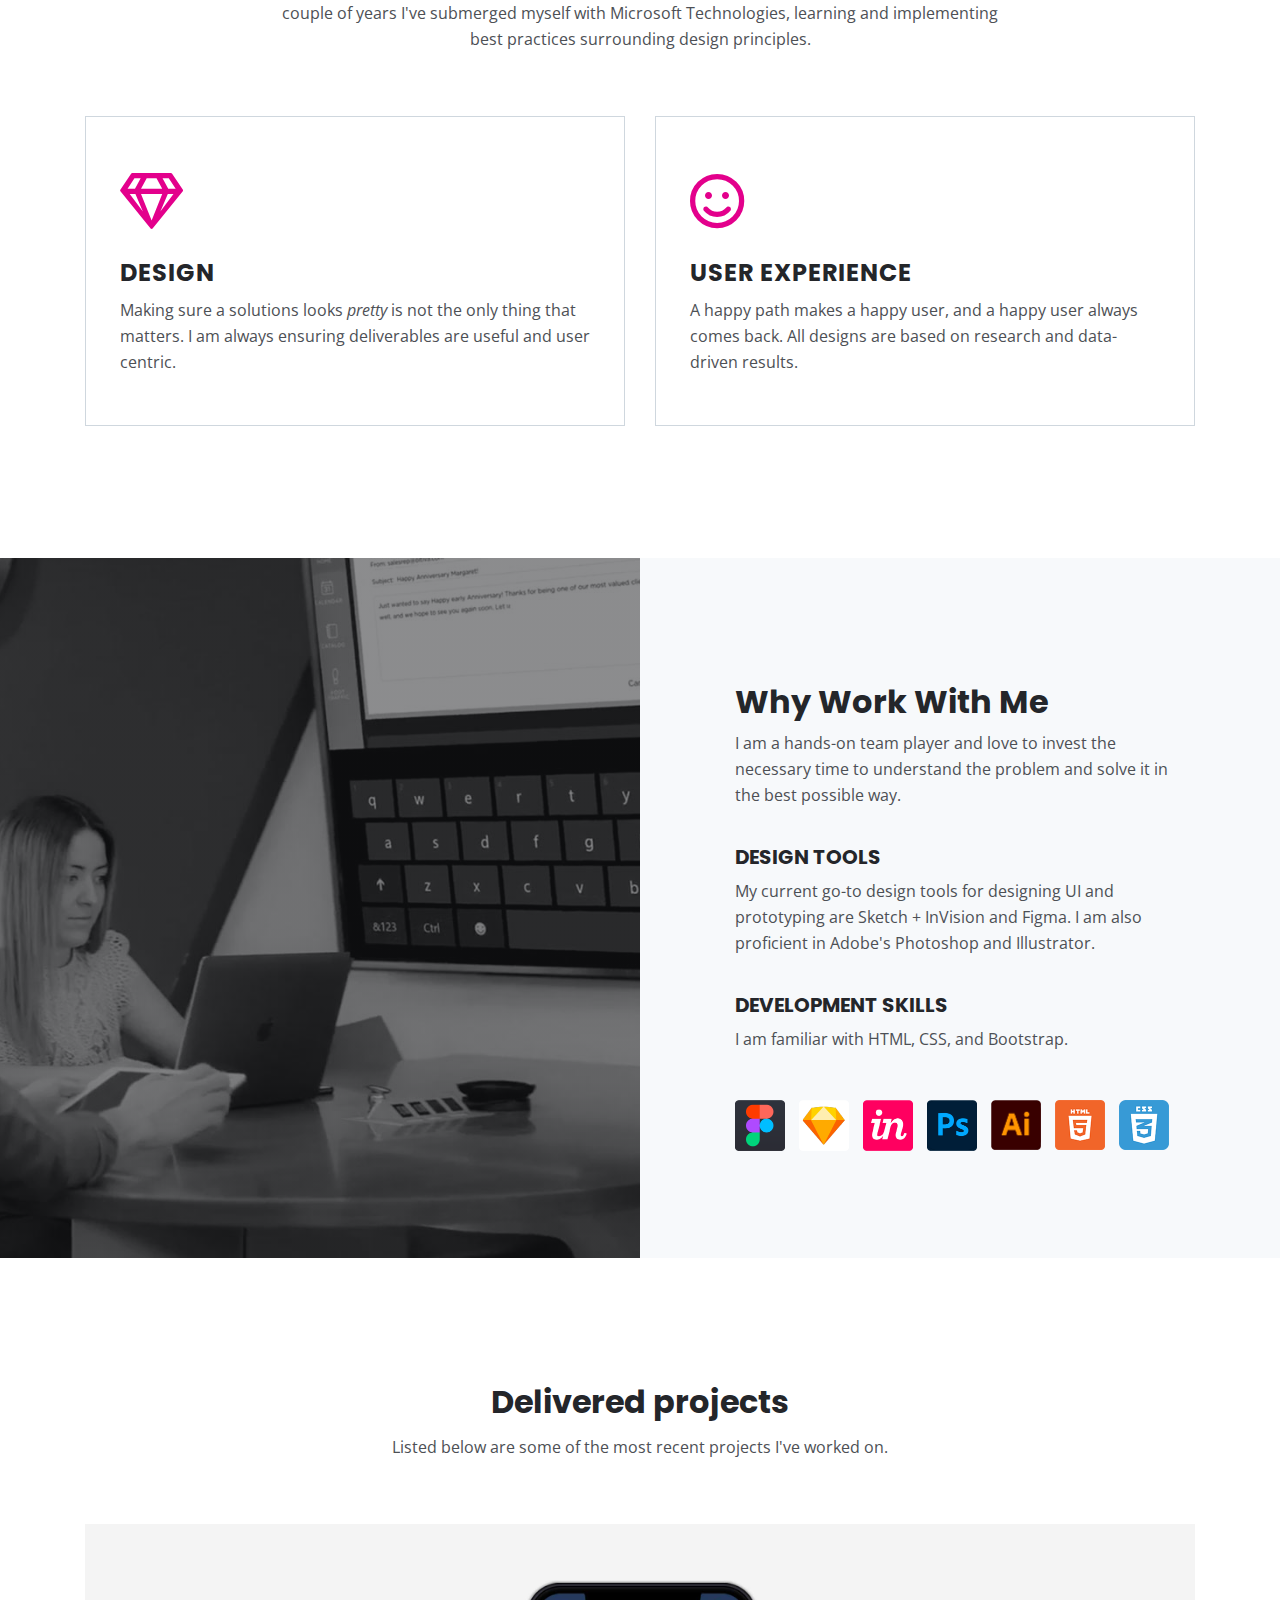
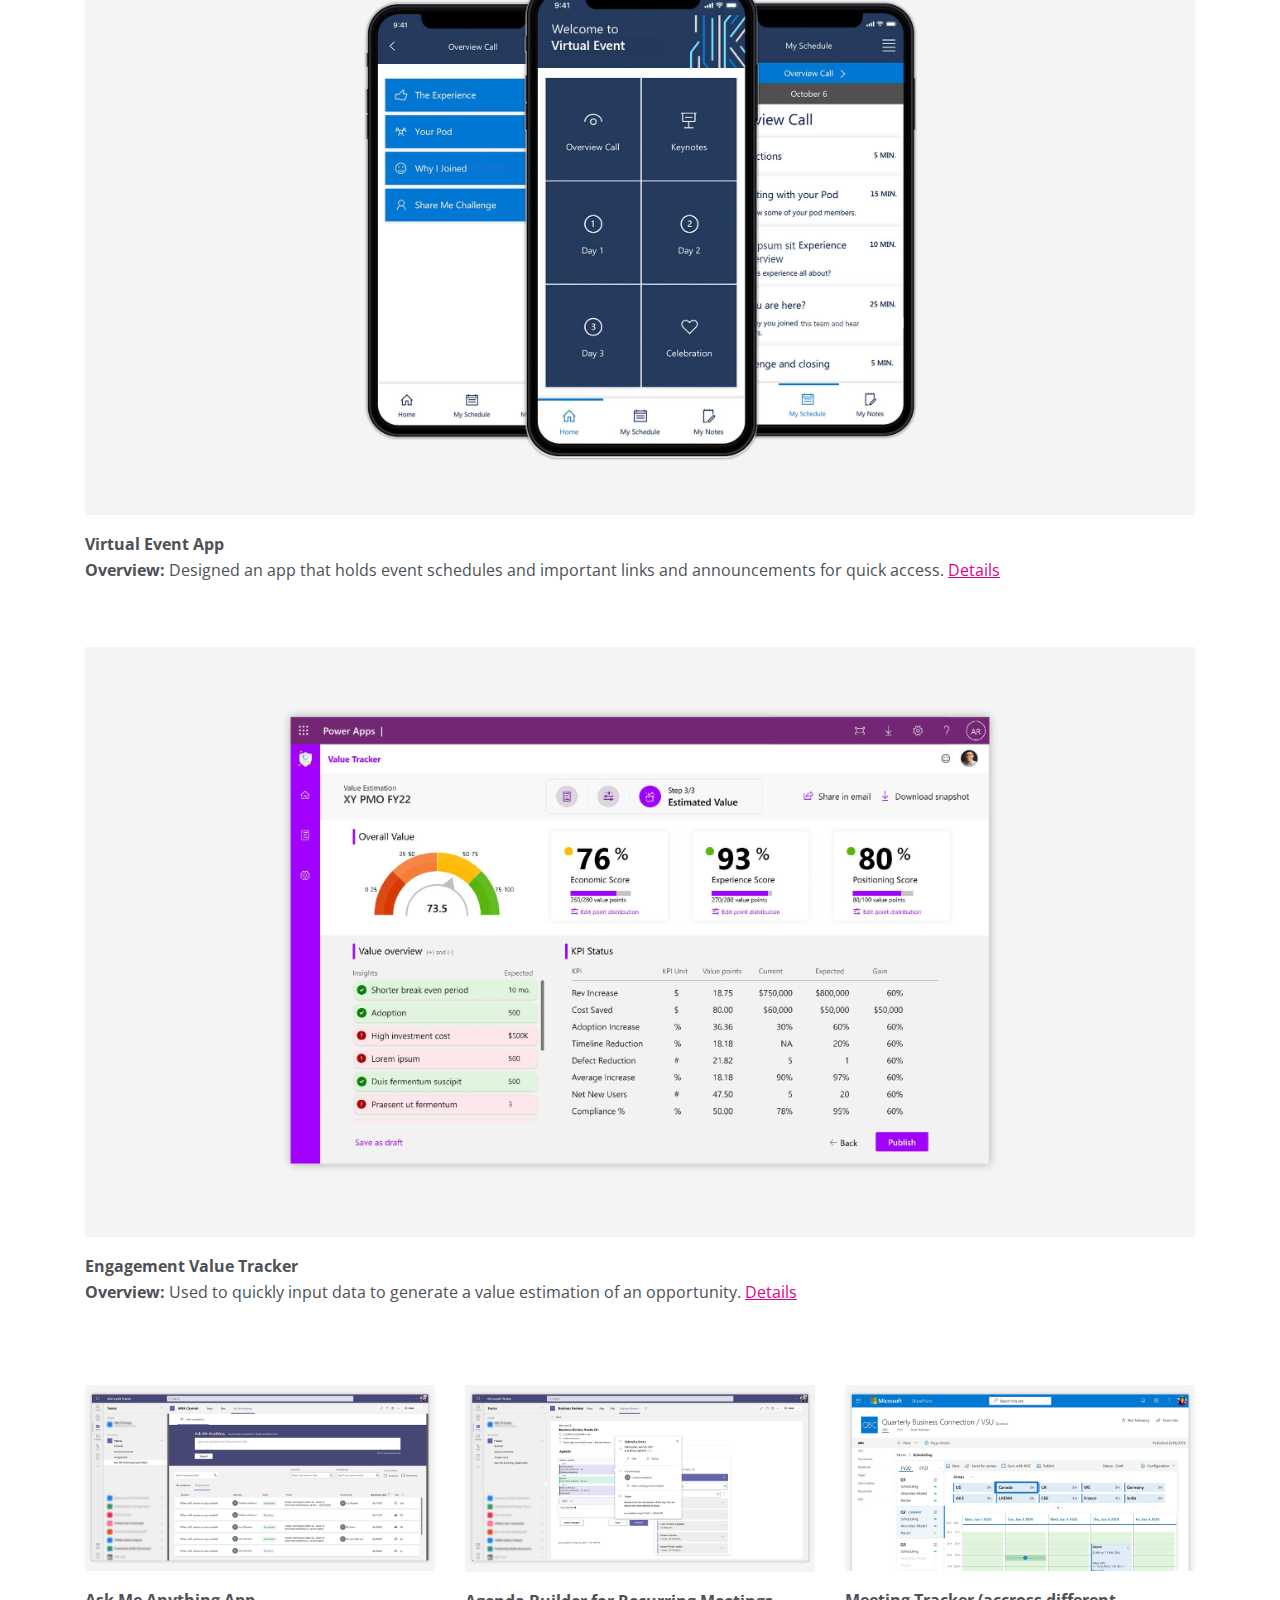
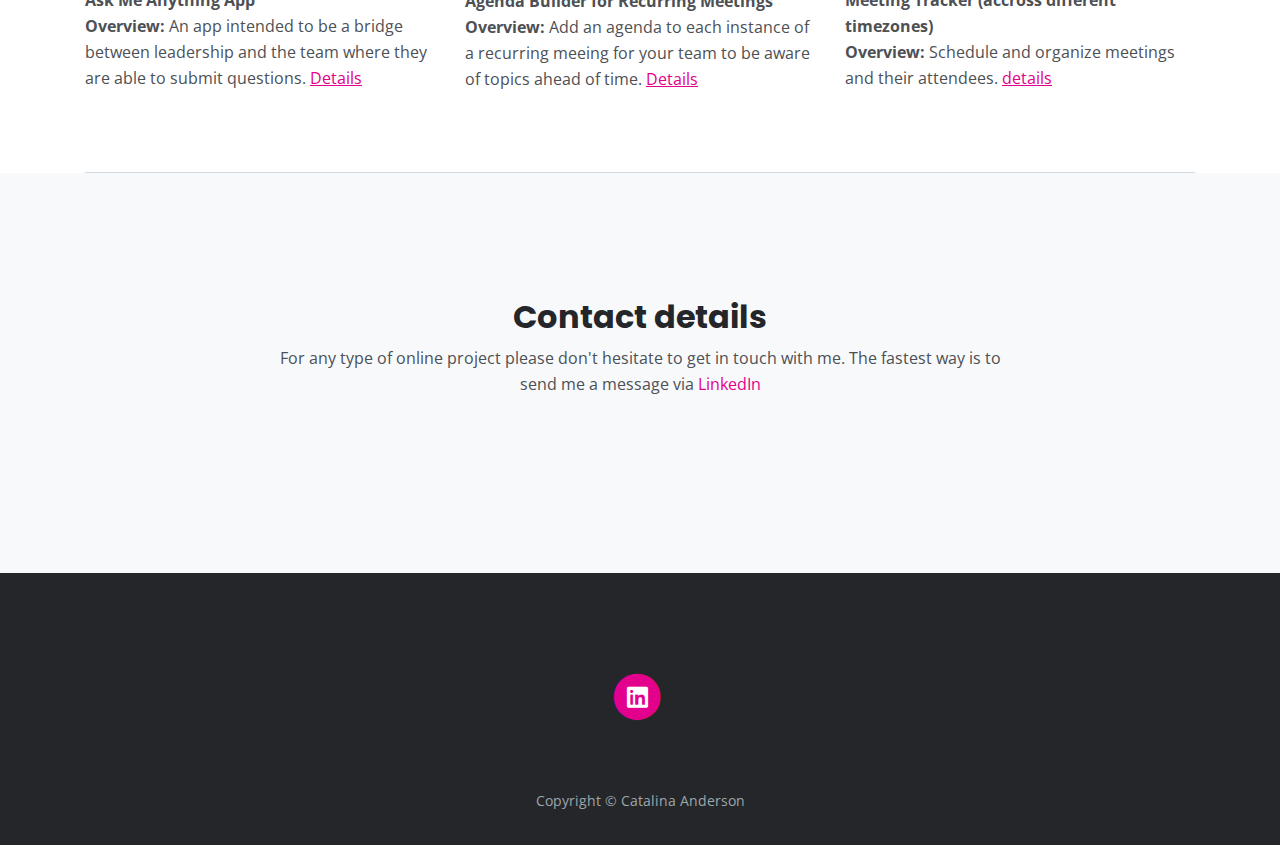
==== commit 6dbf9d35: "fixed footer icons" ====
--- a/index.html
+++ b/index.html
@@ -38,9 +38,6 @@
 
             <!-- Image Logo -->
             <a class="navbar-brand logo-image" href="index.html"><img src="images/logo.svg" alt="Catalina Anderson Logo"></a>
-
-            <!-- Text Logo - Use this if you don't have a graphic logo -->
-            <!-- <a class="navbar-brand logo-text page-scroll" href="index.html">Mark</a> -->
 
             <button class="navbar-toggler p-0 border-0" type="button" data-toggle="offcanvas">
                 <span class="navbar-toggler-icon"></span>
@@ -101,7 +98,7 @@
                 <div class="col-lg-4">
                     <div class="text-container first">
                         <h2>Hi there, I'm Catalina</h2>
-                        <p>I'm a visual designer that passionately creates solutions for customers. I enjoy going through the whole process from concept definition to assessing in development and launch.</p>
+                        <p>I'm a visual designer that passionately creates solutions for customers. I enjoy going through the whole process from concept definition to assessing in development and launch. <br>Accessibility Advocate. Problem solver. Cat enthusiast.</p>
                     </div> <!-- end of text-container -->
                 </div> <!-- end of col -->
                 <div class="col-lg-4">
@@ -179,13 +176,13 @@
                             <p>I am familiar with HTML, CSS, and Bootstrap.</p>
 
                             <div class="icons-container">
-                                <img src="images/details-icon-figma.png" alt="Figma">
-                                <img src="images/details-icon-Sketch.png" alt="Sketch">
-                                <img src="images/details-icon-invision.png" alt="InVision">
-                                <img src="images/details-icon-photoshop.png" alt="Photoshop">
-                                <img src="images/details-icon-illustrator.png" alt="Illustrator">
-                                <img src="images/details-icon-html.png" alt="html logo">
-                                <img src="images/details-icon-css.png" alt="css logo">
+                                <img src="images/details-icon-figma.png" alt="Figma Icon">
+                                <img src="images/details-icon-sketch.png" alt="Sketch Icon">
+                                <img src="images/details-icon-invision.png" alt="InVision Icon">
+                                <img src="images/details-icon-photoshop.png" alt="Photoshop Icon">
+                                <img src="images/details-icon-illustrator.png" alt="Illustrator Icon">
+                                <img src="images/details-icon-html.png" alt="html Icon">
+                                <img src="images/details-icon-css.png" alt="css Icon">
 
 
                             </div> <!-- end of icons-container -->
@@ -214,18 +211,18 @@
                     <div class="text-container">
                         <div class="image-container">
                             <a href="project1.html">
-                                <img class="img-fluid" src="images/project-1.jpg" alt="alternative">
-                            </a>
-                        </div> <!-- end of image-container -->
-                        <p><strong>For:</strong> Virtual Event App. <strong>Overview:</strong> Designed an app that holds event schedules and important links and announcements for quick access. <a class="blue" href="project1.html">Details</a></p>
+                                <img class="img-fluid" src="images/project-1.jpg" alt="Virtual Event App">
+                            </a>
+                        </div> <!-- end of image-container -->
+                        <p><strong>Virtual Event App </strong><br><strong>Overview:</strong> Designed an app that holds event schedules and important links and announcements for quick access. <a class="blue" href="project1.html">Details</a></p>
                     </div> <!-- end of text-container -->
                     <div class="text-container">
                         <div class="image-container">
                             <a href="project2.html">
-                                <img class="img-fluid" src="images/project-2.jpg" alt="alternative">
-                            </a>
-                        </div> <!-- end of image-container -->
-                        <p><strong>For:</strong> Tracking the value of an engagement. <strong>Overview:</strong> Used to quickly input data to generate a value estimation of an opportunity. <a class="blue" href="project2.html">Details</a></p>
+                                <img class="img-fluid" src="images/project-2.jpg" alt="Engagement Value Tracker UI">
+                            </a>
+                        </div> <!-- end of image-container -->
+                        <p><strong>Engagement Value Tracker </strong><BR> <strong>Overview:</strong> Used to quickly input data to generate a value estimation of an opportunity. <a class="blue" href="project2.html">Details</a></p>
                     </div> <!-- end of text-container -->
 
 
@@ -244,10 +241,10 @@
                     <div class="text-container">
                         <div class="image-container">
                             <a href="project3.html">
-                                <img class="img-fluid" src="images/work-1.jpg" alt="alternative">
-                            </a>
-                        </div> <!-- end of image-container -->
-                        <p><strong>For:</strong> Ask Me Anything App. <strong>Overview:</strong> An app intended to be a bridge between leadership and the team where they are able to submit questions. <a class="blue" href="project3.html">Details</a></p>
+                                <img class="img-fluid" src="images/work-1.jpg" alt="Ask Me Anything App UI">
+                            </a>
+                        </div> <!-- end of image-container -->
+                        <p><strong>Ask Me Anything App  </strong><br><strong>Overview:</strong> An app intended to be a bridge between leadership and the team where they are able to submit questions. <a class="blue" href="project3.html">Details</a></p>
                     </div> <!-- end of text-container -->
 
                 </div> <!-- end of col -->
@@ -257,10 +254,10 @@
                     <div class="text-container">
                         <div class="image-container">
                             <a href="project4.html">
-                                <img class="img-fluid" src="images/work-2.jpg" alt="alternative">
-                            </a>
-                        </div> <!-- end of image-container -->
-                        <p><strong>For:</strong> Agenda Builder for Recurring Meetings. <strong>Overview:</strong> Add an agenda to each instance of a recurring meeing for your team to be aware of topics ahead of time. <a class="blue" href="project4.html">Details</a></p>
+                                <img class="img-fluid" src="images/work-2.jpg" alt="Agenda builder UI">
+                            </a>
+                        </div> <!-- end of image-container -->
+                        <p><strong>Agenda Builder for Recurring Meetings</strong><br><strong>Overview:</strong> Add an agenda to each instance of a recurring meeing for your team to be aware of topics ahead of time. <a class="blue" href="project4.html">Details</a></p>
                     </div> <!-- end of text-container -->
                 </div> <!-- end of col -->
                 <div class="col-lg-4">
@@ -270,7 +267,7 @@
                                 <img class="img-fluid" src="images/work-3.jpg" alt="Interface for Tracking meetings">
                             </a>
                         </div> <!-- end of image-container -->
-                        <p><strong>For:</strong> Tracking meetings accross different timezones, <strong>Overview:</strong> Schedule and organize meetings and their attendees. <a class="blue" href="project5.html">details</a></p>
+                        <p><strong>Meeting Tracker (accross different timezones) </strong><br><strong>Overview:</strong> Schedule and organize meetings and their attendees. <a class="blue" href="project5.html">details</a></p>
                     </div> <!-- end of text-container -->
                 </div> <!-- end of col -->
             </div> <!-- end of row -->
@@ -280,67 +277,7 @@
     <!-- end of works -->
 
 
-    <!-- Testimonials -->
-    <div style="display:none;" class="cards-1">
-        <div class="container">
-            <div class="row">
-                <div class="col-lg-12">
-                    <h2 class="h2-heading">A few words from people that chose to work with me</h2>
-                </div> <!-- end of col -->
-            </div> <!-- end of row -->
-            <div class="row">
-                <div class="col-lg-12">
-
-                    <!-- Card -->
-                    <div class="card">
-                        <div class="card-body">
-                            <p class="testimonial-text">“Mark is a skilled developer which will do everything possible to deliver the project on time and I really appreciate that”</p>
-                            <div class="details">
-                                <img src="images/testimonial-1.jpg" alt="alternative">
-                                <div class="text">
-                                    <div class="testimonial-author">Samantha Bloom</div>
-                                    <div class="occupation">Team Leader - Syncnow</div>
-                                </div> <!-- end of text -->
-                            </div> <!-- end of testimonial-details -->
-                        </div>
-                    </div>
-                    <!-- end of card -->
-
-                    <!-- Card -->
-                    <div class="card">
-                        <div class="card-body">
-                            <p class="testimonial-text">“Loved to work with Mark he's such an awesome developer with great attention to details. He also has a great eye for design”</p>
-                            <div class="details">
-                                <img src="images/testimonial-2.jpg" alt="alternative">
-                                <div class="text">
-                                    <div class="testimonial-author">John Rowling</div>
-                                    <div class="occupation">Marketing Manager - Nexlite</div>
-                                </div> <!-- end of text -->
-                            </div> <!-- end of testimonial-details -->
-                        </div>
-                    </div>
-                    <!-- end of card -->
-
-                    <!-- Card -->
-                    <div class="card">
-                        <div class="card-body">
-                            <p class="testimonial-text">“So glad we started working with Mark. We've used many times his design and development skills for our inhouse online projects”</p>
-                            <div class="details">
-                                <img src="images/testimonial-3.jpg" alt="alternative">
-                                <div class="text">
-                                    <div class="testimonial-author">Lana Smith</div>
-                                    <div class="occupation">General Manager - Shifter</div>
-                                </div> <!-- end of text -->
-                            </div> <!-- end of testimonial-details -->
-                        </div>
-                    </div>
-                    <!-- end of card -->
-
-                </div> <!-- end of col -->
-            </div> <!-- end of row -->
-        </div> <!-- end of container -->
-    </div> <!-- end of cards-1 -->
-    <!-- end of testimonials -->
+
 
 
     <!-- Section Divider -->
@@ -354,85 +291,7 @@
     <!-- end of section divider -->
 
 
-    <!-- Questions -->
-    <div style="display:none;" class="accordion-1">
-        <div class="container">
-            <div class="row">
-                <div class="col-lg-12">
-                    <h2 class="h2-heading">Frequent questions</h2>
-                </div> <!-- end of col -->
-            </div> <!-- end of row -->
-            <div class="row">
-                <div class="col-lg-12">
-
-                    <div class="accordion" id="accordionExample">
-                        <div class="card">
-                            <div class="card-header" id="headingOne">
-                                <button class="btn btn-link btn-block text-left" type="button" data-toggle="collapse" data-target="#collapseOne" aria-expanded="true" aria-controls="collapseOne">
-                                    How can I contact you and quickly get a quote for my online project?
-                                </button>
-                            </div>
-                            <div id="collapseOne" class="collapse show" aria-labelledby="headingOne" data-parent="#accordionExample">
-                                <div class="card-body">
-                                    The best way to reach me is through the contact form of by messaging me on my social media accounts. For a fast quote make sure your provide many project details
-                                </div>
-                            </div>
-                        </div>
-                        <div class="card">
-                            <div class="card-header" id="headingTwo">
-                                <button class="btn btn-link btn-block text-left collapsed" type="button" data-toggle="collapse" data-target="#collapseTwo" aria-expanded="false" aria-controls="collapseTwo">
-                                    Do you create designs from the ground up or you are using themes?
-                                </button>
-                            </div>
-                            <div id="collapseTwo" class="collapse" aria-labelledby="headingTwo" data-parent="#accordionExample">
-                                <div class="card-body">
-                                    The best way to reach me is through the contact form of by messaging me on my social media accounts. For a fast quote make sure your provide many project details
-                                </div>
-                            </div>
-                        </div>
-                        <div class="card">
-                            <div class="card-header" id="headingThree">
-                                <button class="btn btn-link btn-block text-left collapsed" type="button" data-toggle="collapse" data-target="#collapseThree" aria-expanded="false" aria-controls="collapseThree">
-                                    Will I receive any included maintenance or warranty after project delivery?
-                                </button>
-                            </div>
-                            <div id="collapseThree" class="collapse" aria-labelledby="headingThree" data-parent="#accordionExample">
-                                <div class="card-body">
-                                    The best way to reach me is through the contact form of by messaging me on my social media accounts. For a fast quote make sure your provide many project details
-                                </div>
-                            </div>
-                        </div>
-                        <div class="card">
-                            <div class="card-header" id="headingFour">
-                                <button class="btn btn-link btn-block text-left collapsed" type="button" data-toggle="collapse" data-target="#collapseFour" aria-expanded="false" aria-controls="collapseFour">
-                                    If something goes wrong with the project can I have my money back?
-                                </button>
-                            </div>
-                            <div id="collapseFour" class="collapse" aria-labelledby="headingFour" data-parent="#accordionExample">
-                                <div class="card-body">
-                                    The best way to reach me is through the contact form of by messaging me on my social media accounts. For a fast quote make sure your provide many project details
-                                </div>
-                            </div>
-                        </div>
-                        <div class="card">
-                            <div class="card-header" id="headingFive">
-                                <button class="btn btn-link btn-block text-left collapsed" type="button" data-toggle="collapse" data-target="#collapseFive" aria-expanded="false" aria-controls="collapseFive">
-                                    What's your preferred method of payment and do you need an advance?
-                                </button>
-                            </div>
-                            <div id="collapseFive" class="collapse" aria-labelledby="headingFive" data-parent="#accordionExample">
-                                <div class="card-body">
-                                    The best way to reach me is through the contact form of by messaging me on my social media accounts. For a fast quote make sure your provide many project details
-                                </div>
-                            </div>
-                        </div>
-                    </div> <!-- end of accordion -->
-
-                </div> <!-- end of col -->
-            </div> <!-- end of row -->
-        </div> <!-- end of container -->
-    </div> <!-- end of accordion-1 -->
-    <!-- end of questions -->
+
 
 
     <!-- Contact -->
@@ -447,25 +306,7 @@
             <div class="row">
                 <div class="col-lg-12">
 
-                    <!-- Contact Form -->
-                    <form style="display:none;" id="contactForm">
-                        <div class="form-group">
-                            <input type="text" class="form-control-input" id="cname" required>
-                            <label class="label-control" for="cname">Name</label>
-                        </div>
-                        <div class="form-group">
-                            <input type="email" class="form-control-input" id="cemail" required>
-                            <label class="label-control" for="cemail">Email</label>
-                        </div>
-                        <div class="form-group">
-                            <textarea class="form-control-textarea" id="cmessage" required></textarea>
-                            <label class="label-control" for="cmessage">Project details</label>
-                        </div>
-                        <div class="form-group">
-                            <button type="submit" class="form-control-submit-button">Submit</button>
-                        </div>
-                    </form>
-                    <!-- end of contact form -->
+
 
                 </div> <!-- end of col -->
             </div> <!-- end of row -->
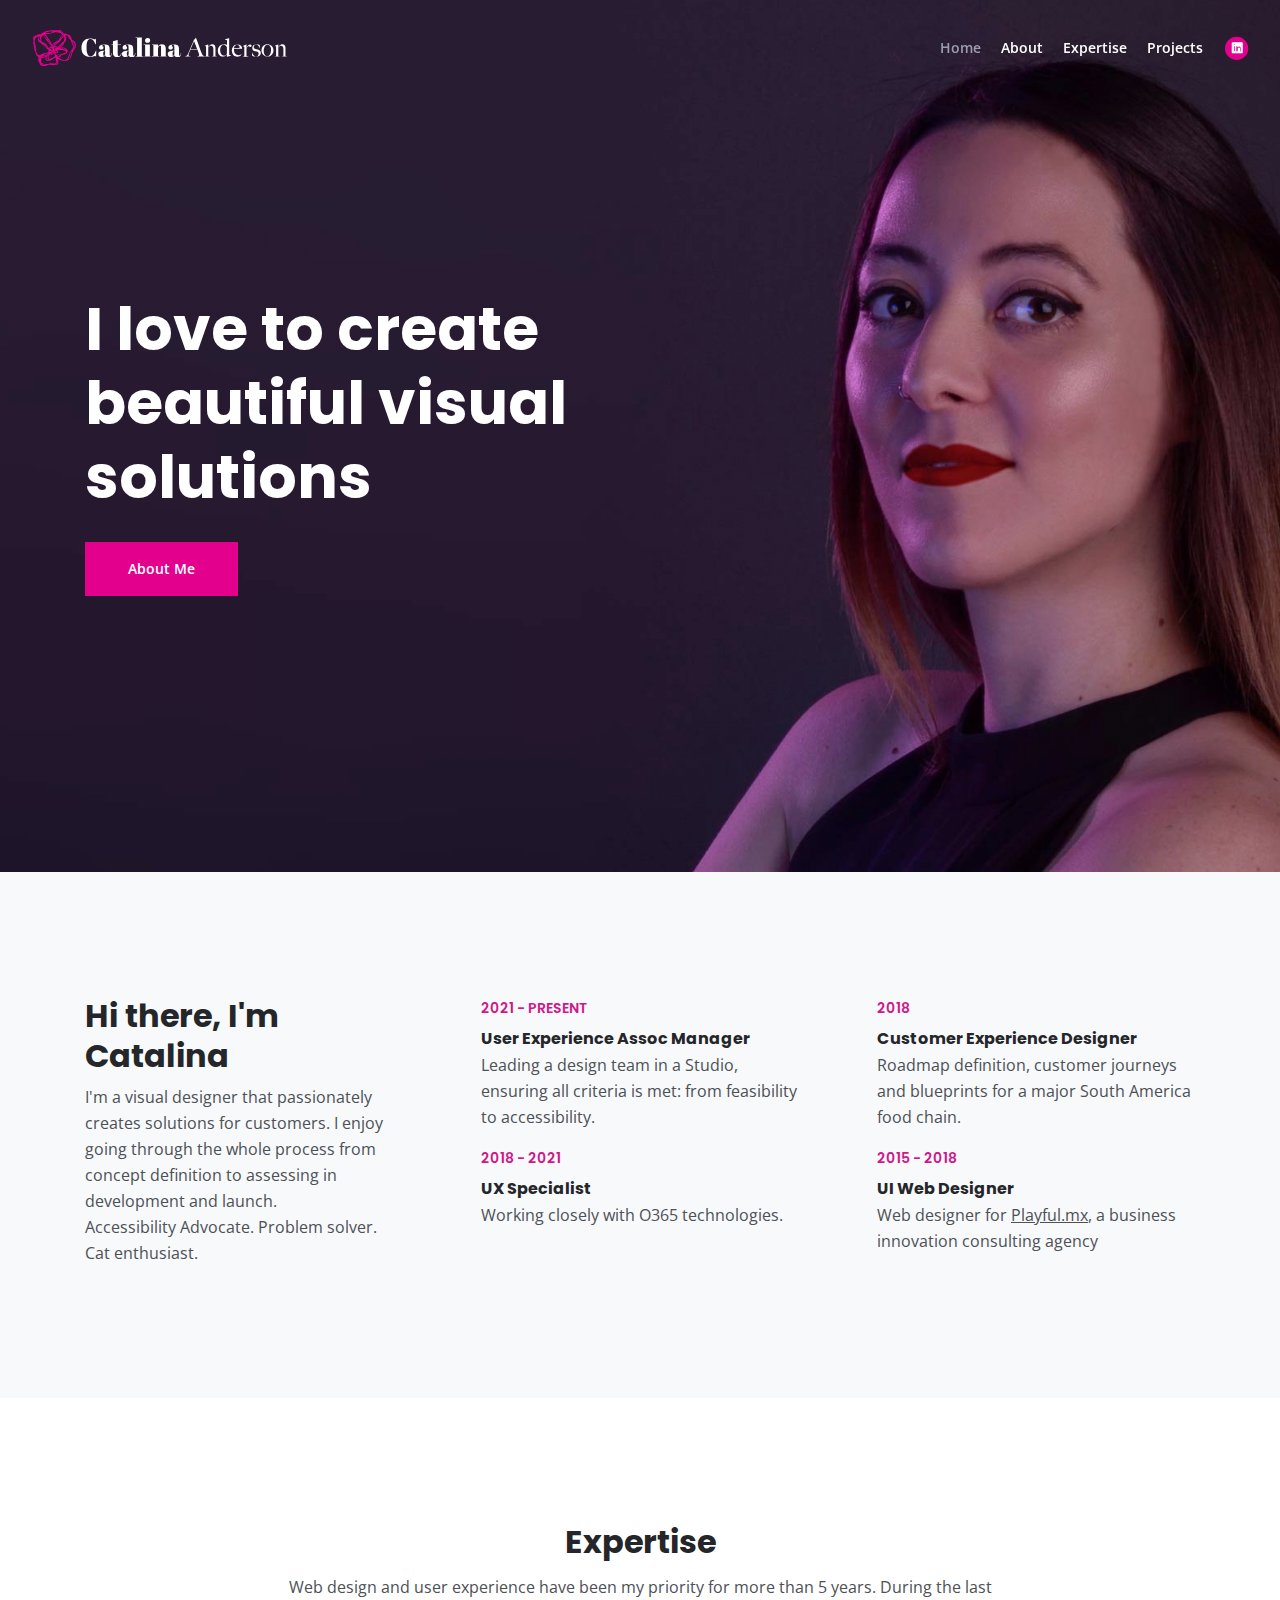
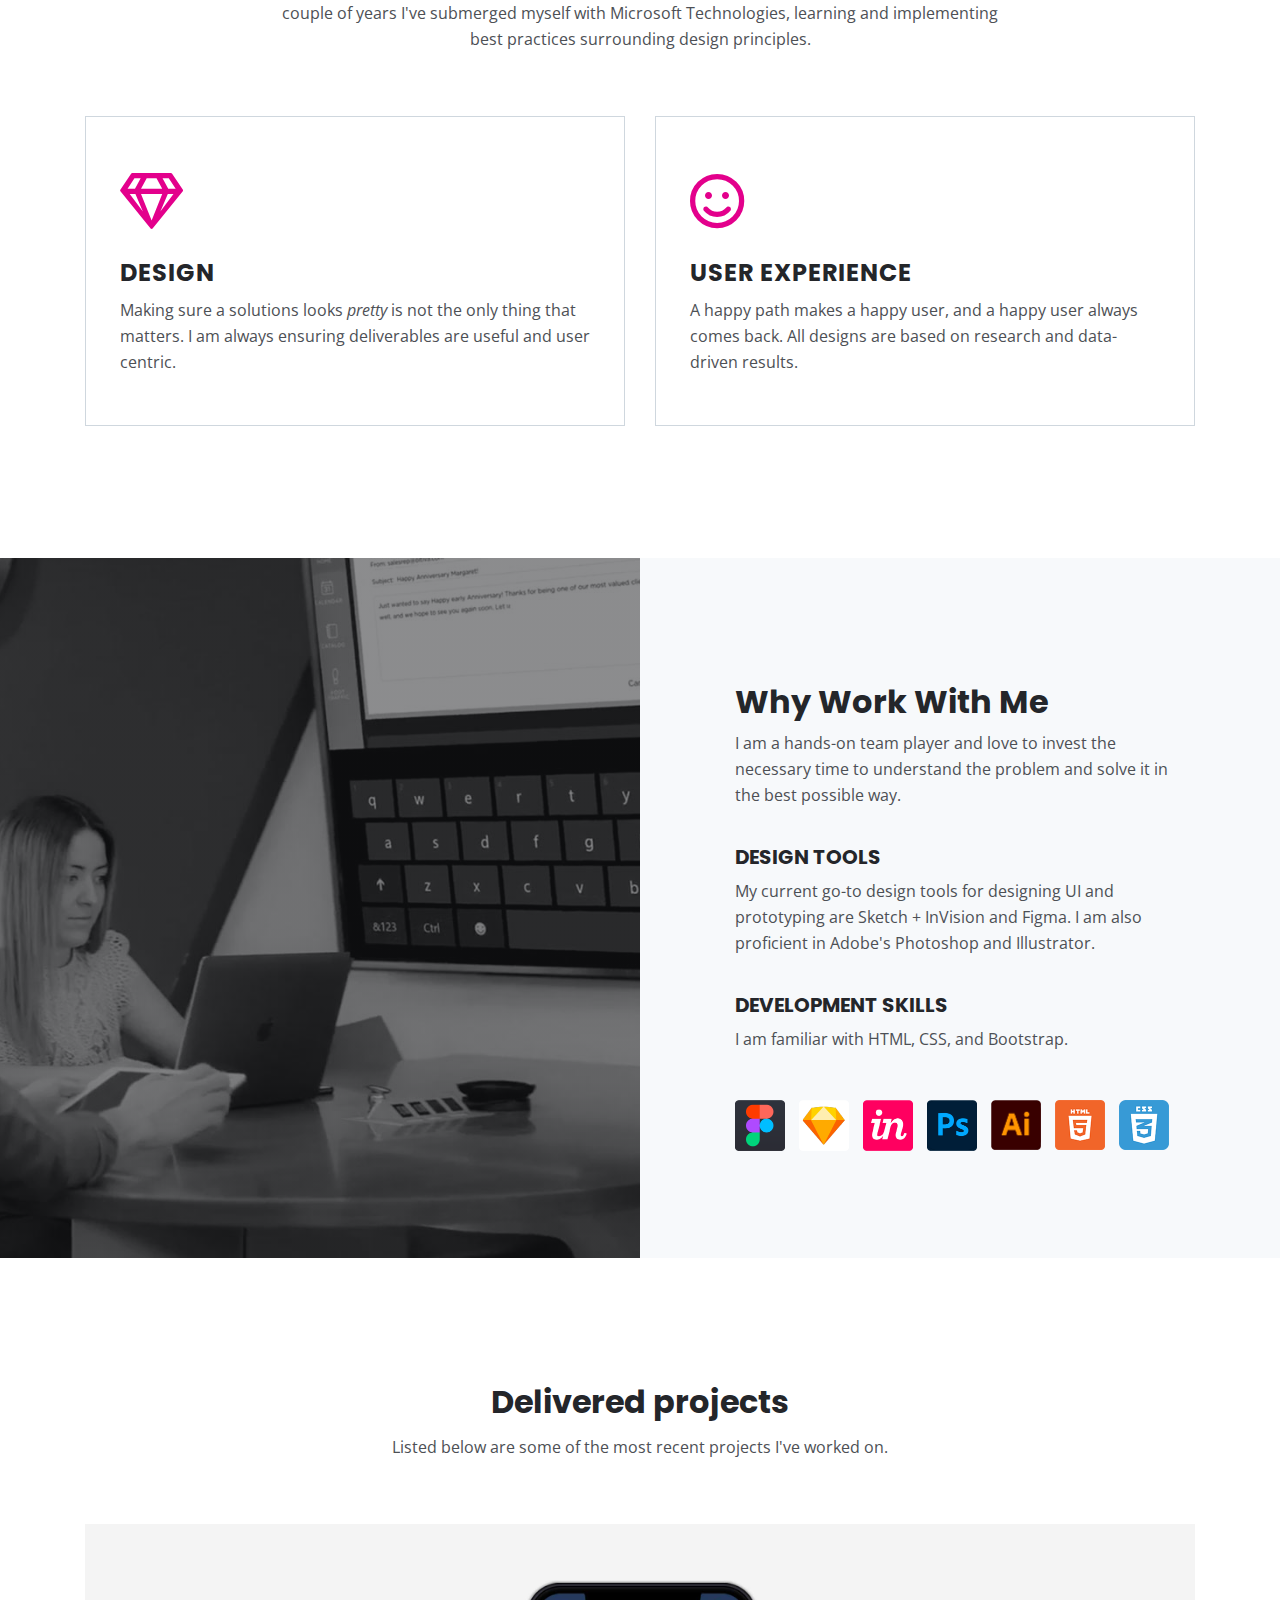
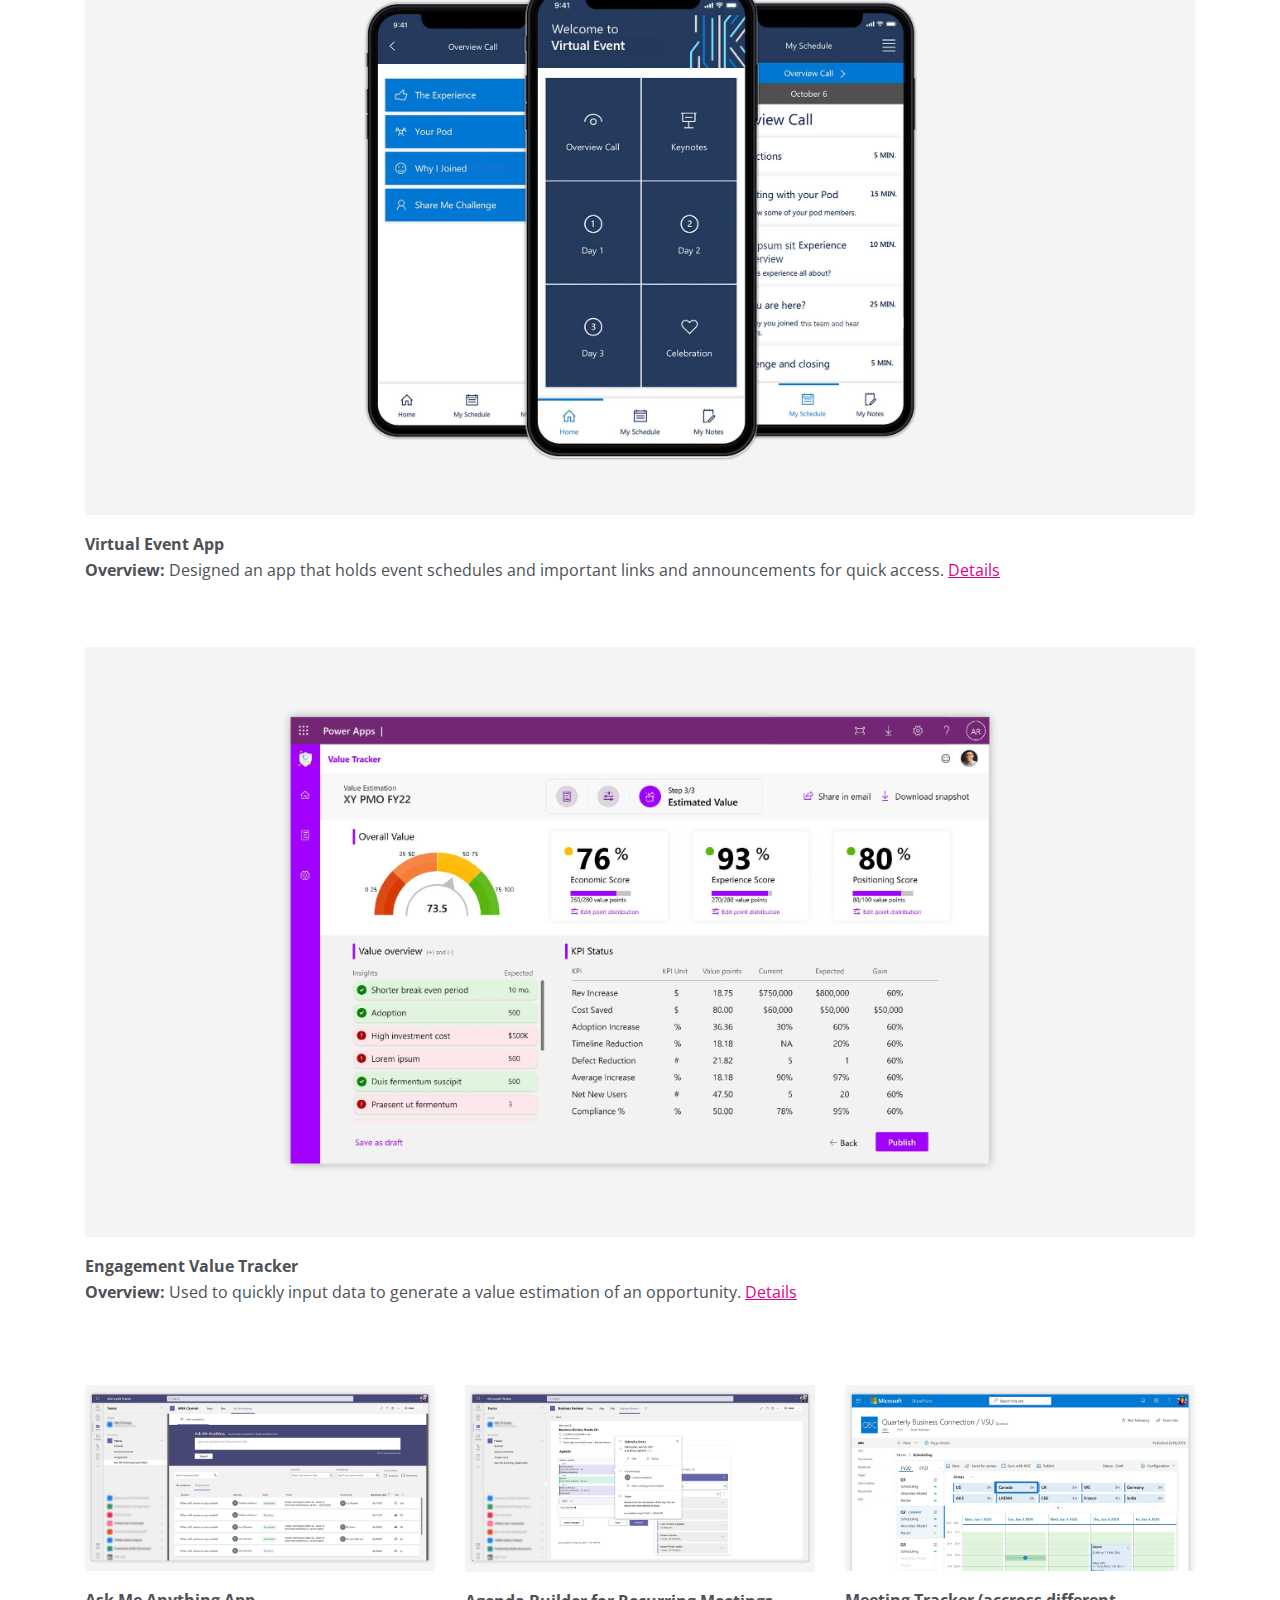
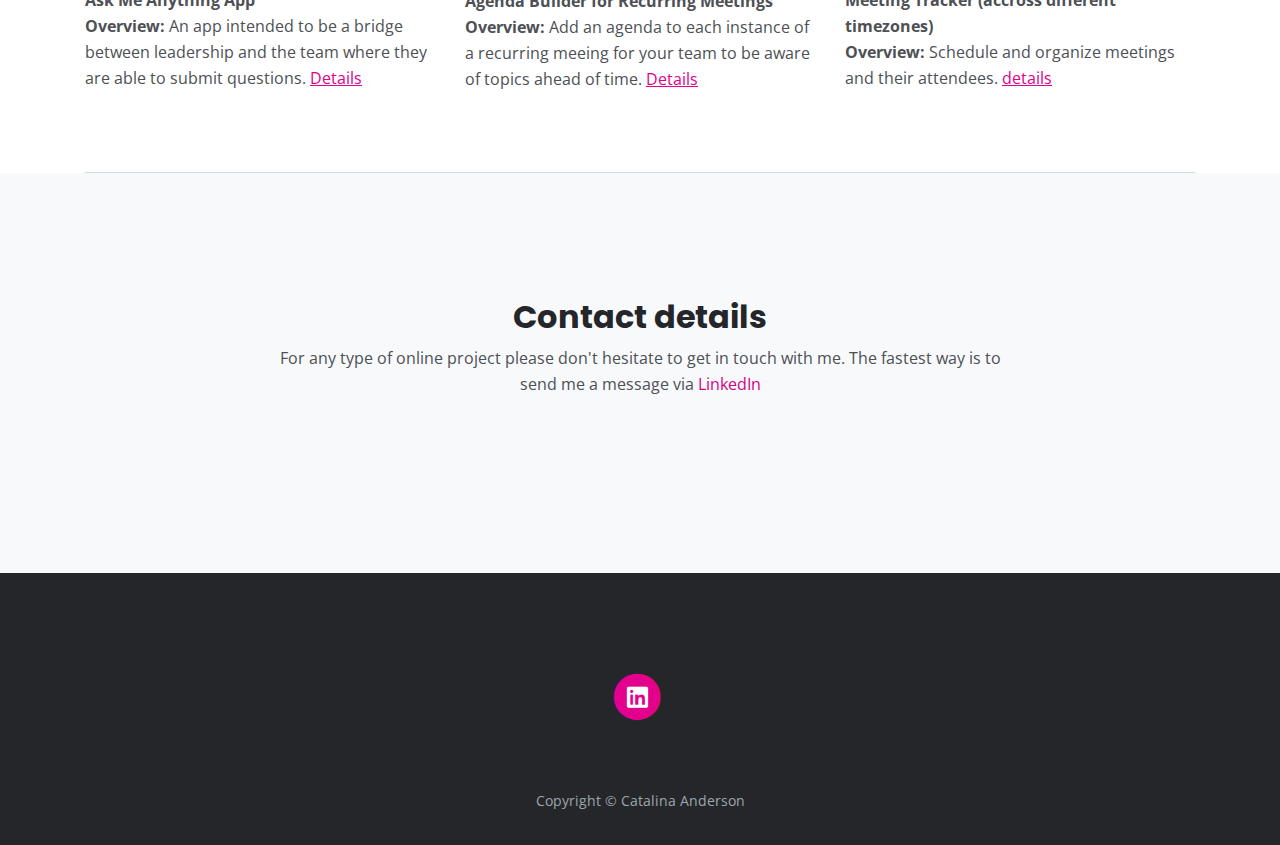
==== commit a3f75167: "fixed color contrast" ====
--- a/index.html
+++ b/index.html
@@ -61,7 +61,7 @@
                 </ul>
                 <span class="nav-item social-icons">
                     <span class="fa-stack">
-                        <a href="https://www.linkedin.com/in/catalina-anderson">
+                        <a aria-label="linkedin" href="https://www.linkedin.com/in/catalina-anderson">
                             <i class="fas fa-circle fa-stack-2x"></i>
                             <i class="fab fa-linkedin fa-stack-1x"></i>
                         </a>
@@ -300,7 +300,7 @@
             <div class="row">
                 <div class="col-lg-12">
                     <h2>Contact details</h2>
-                    <p class="p-heading">For any type of online project please don't hesitate to get in touch with me. The fastest way is to send me a message via <a class="blue no-line" href="https://www.linkedin.com/in/catalina-anderson">LinkedIn</a></p>
+                    <p class="p-heading">For any type of online project please don't hesitate to get in touch with me. The fastest way is to send me a message via <a class="blue no-line" style="color:#d70085;"href="https://www.linkedin.com/in/catalina-anderson">LinkedIn</a></p>
                 </div> <!-- end of col -->
             </div> <!-- end of row -->
             <div class="row">
@@ -322,7 +322,7 @@
                 <div class="col-lg-12">
                     <div class="social-container">
                         <span class="fa-stack">
-                            <a href="https://www.linkedin.com/in/catalina-anderson">
+                            <a aria-label="linkedin" href="https://www.linkedin.com/in/catalina-anderson">
                                 <i class="fas fa-circle fa-stack-2x"></i>
                                 <i class="fab fa-linkedin fa-stack-1x"></i>
                             </a>
